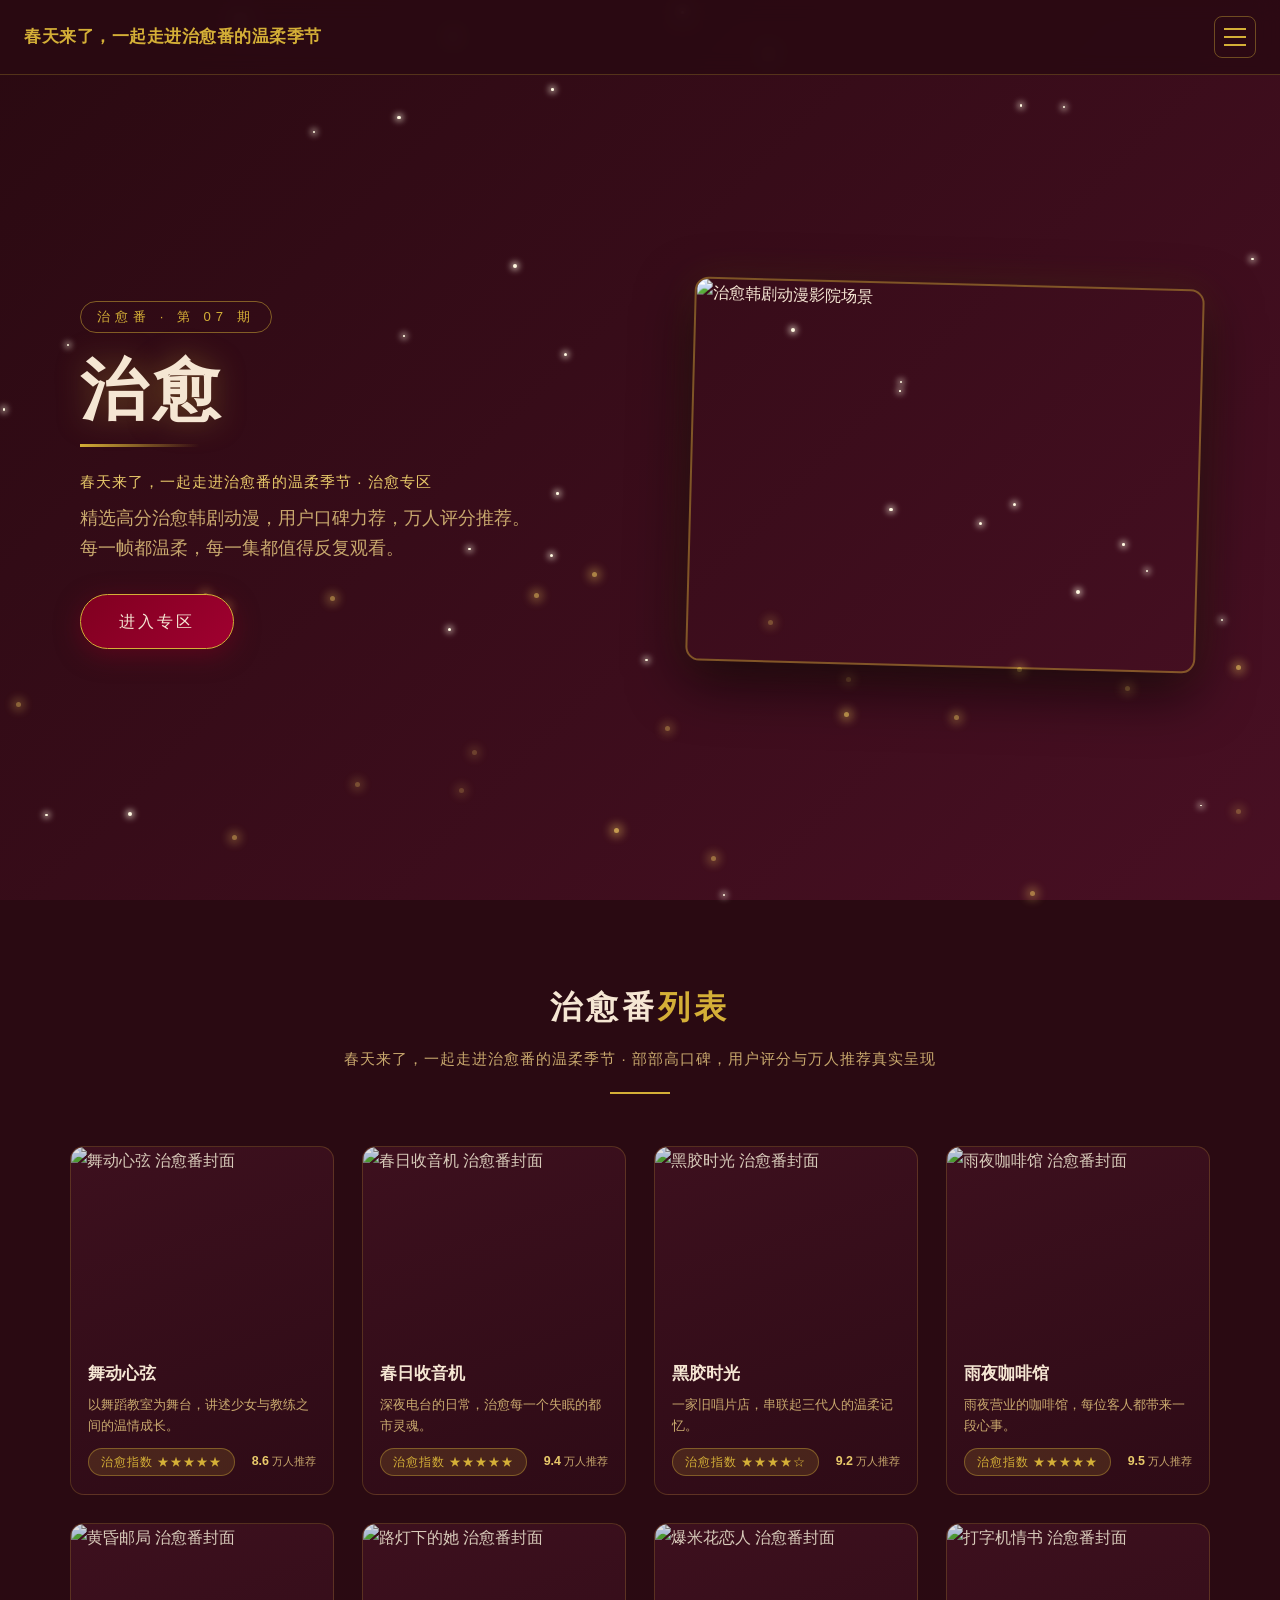
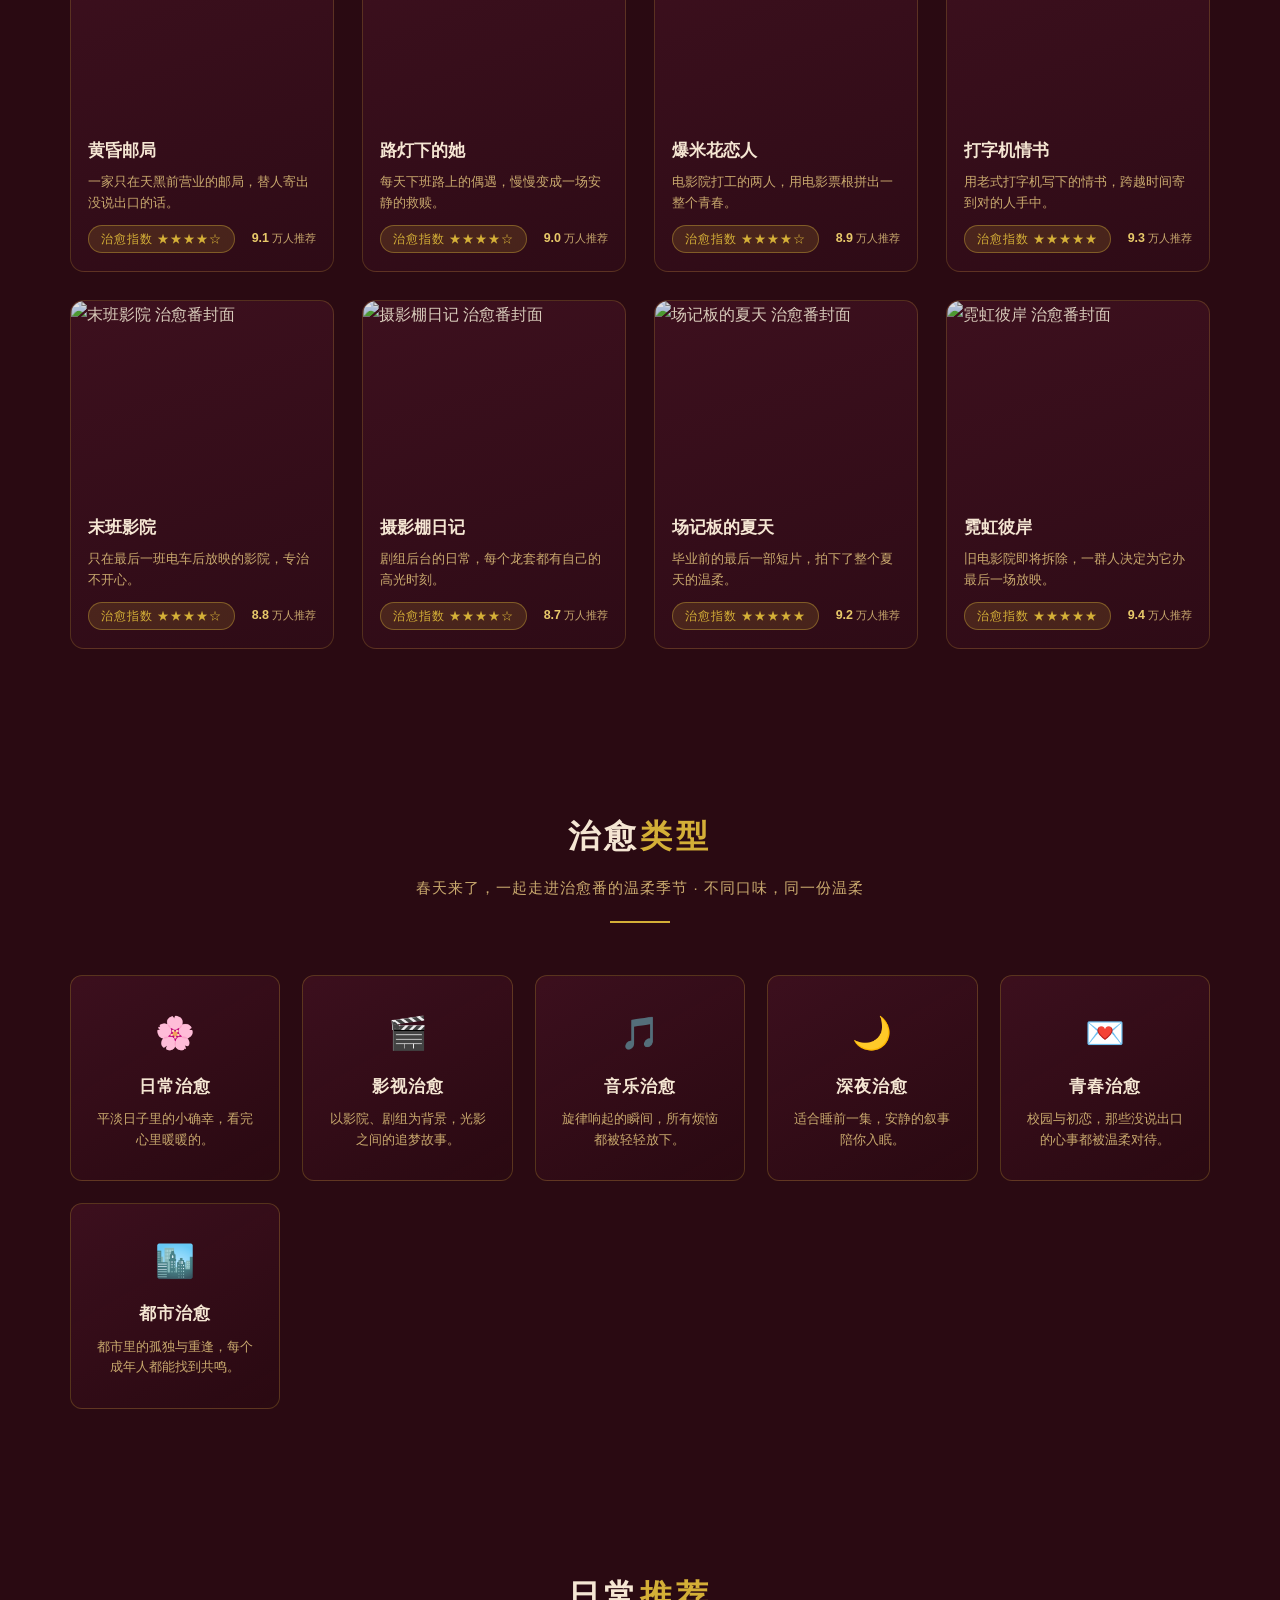
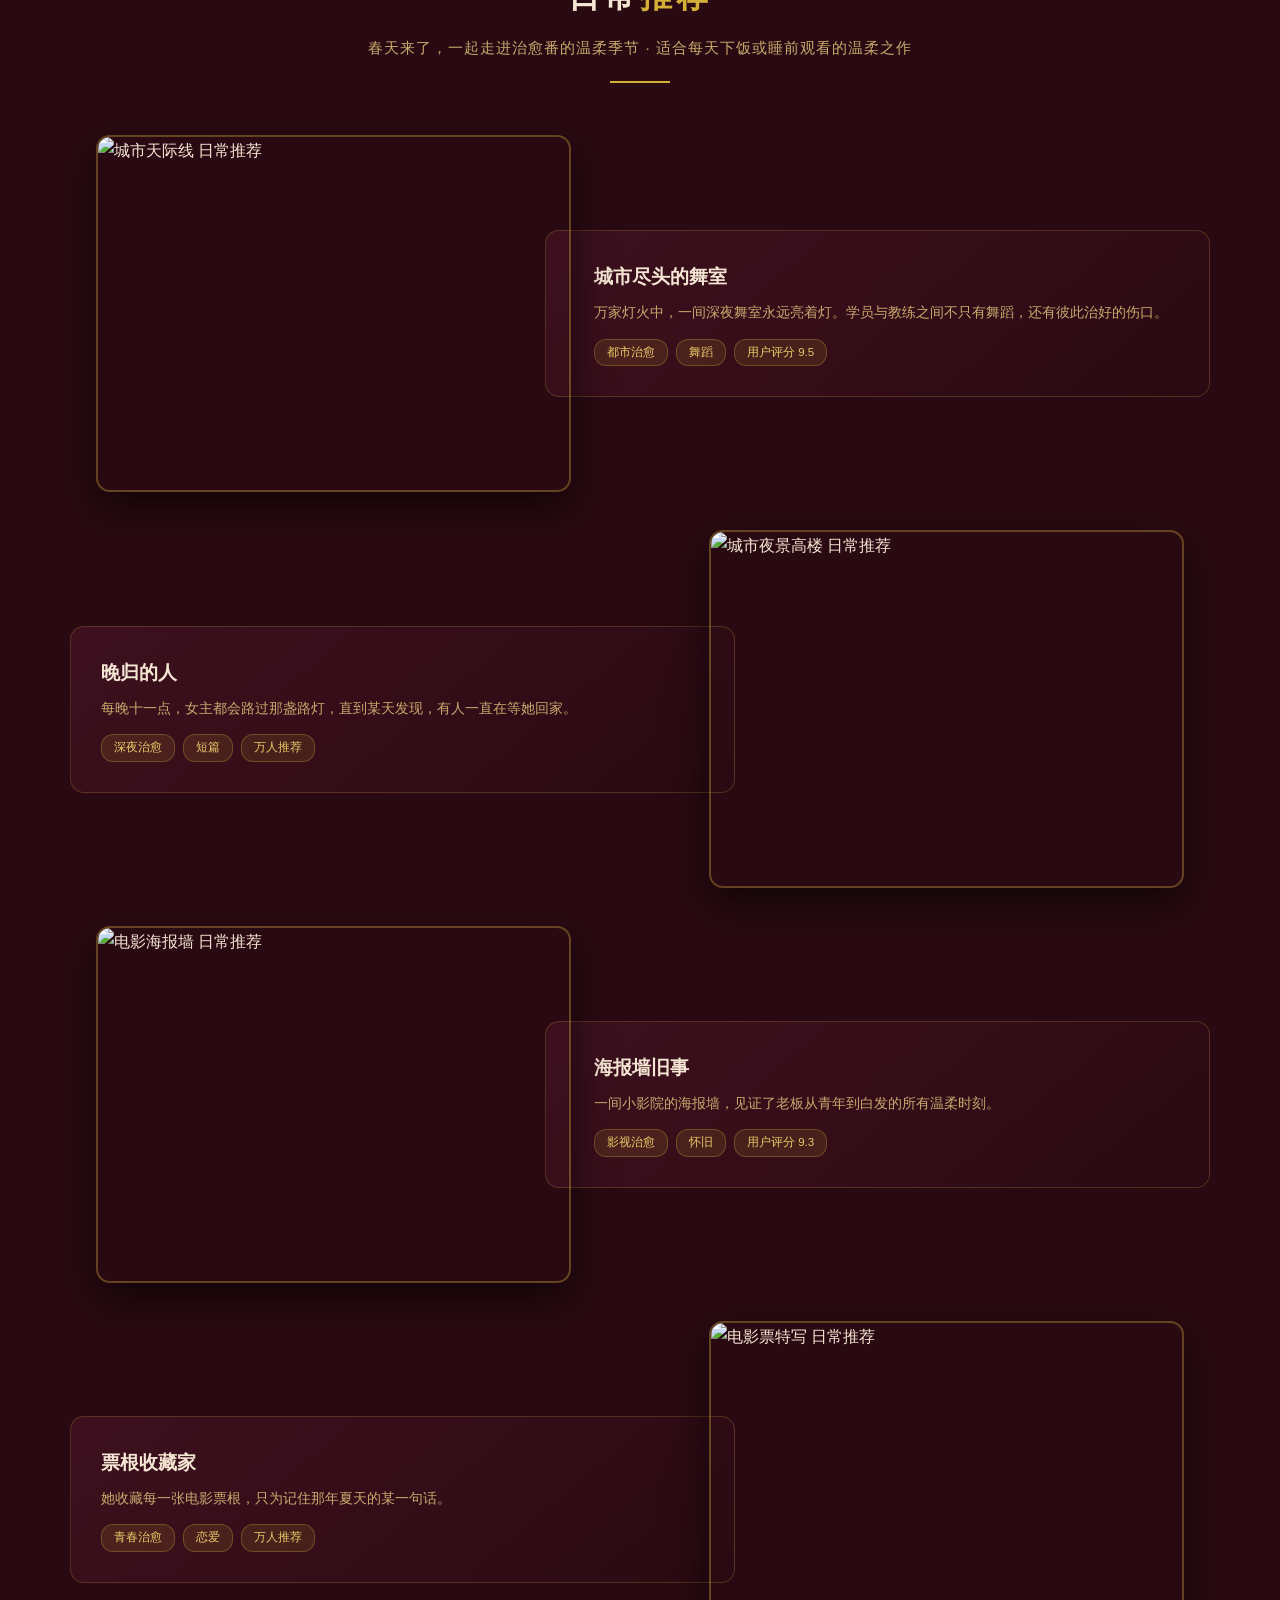
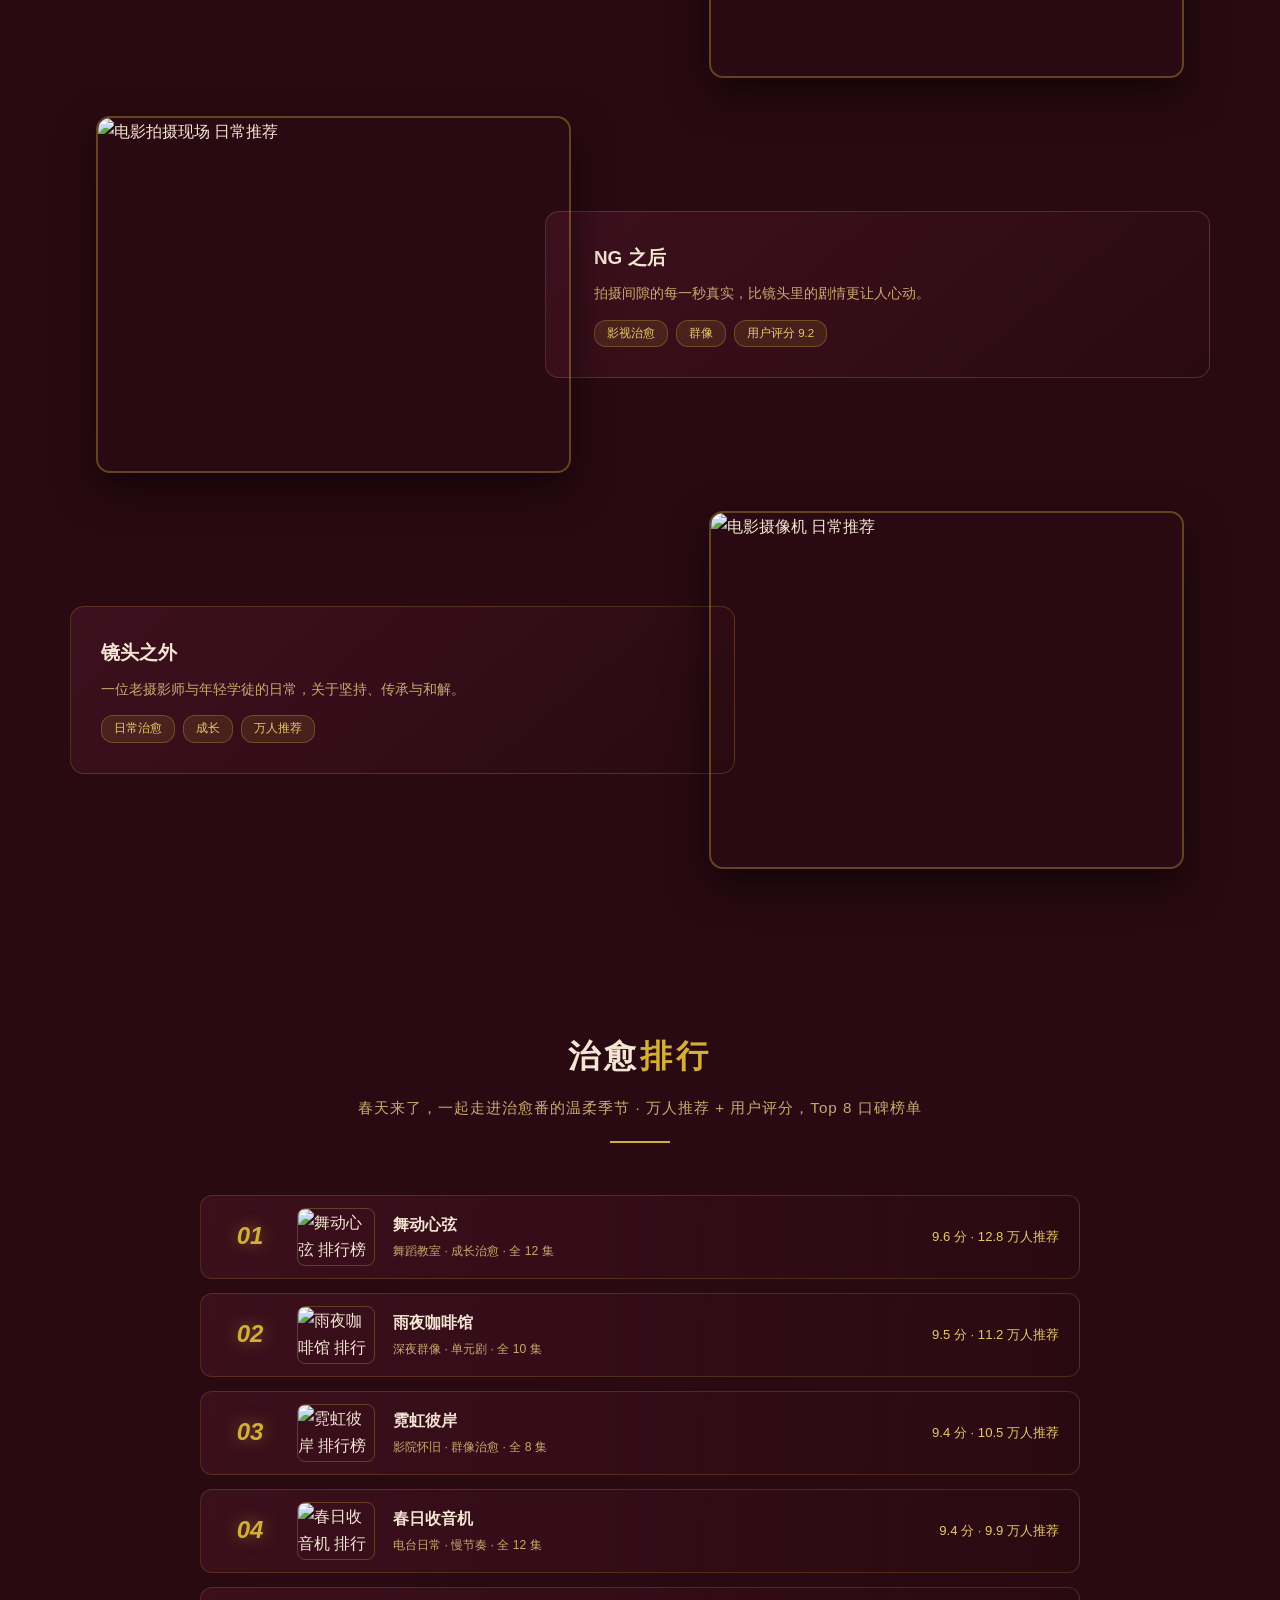
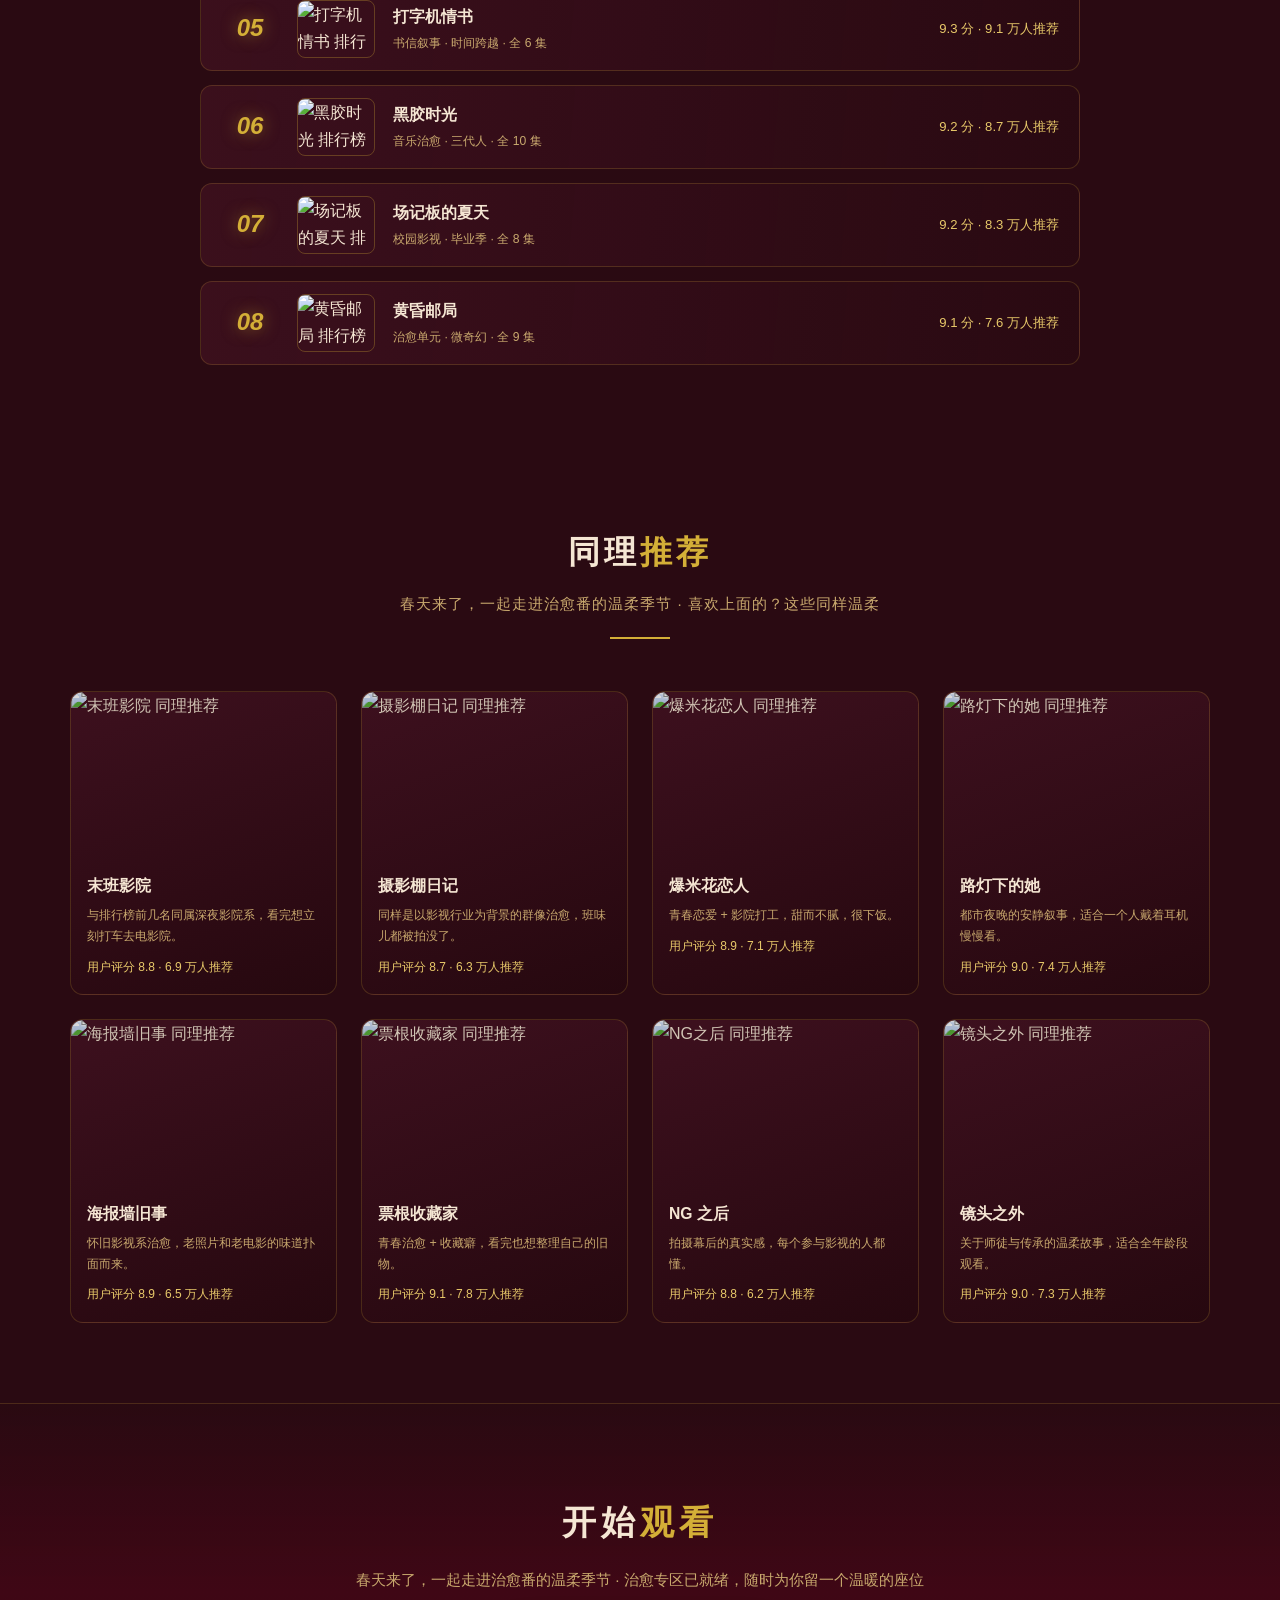
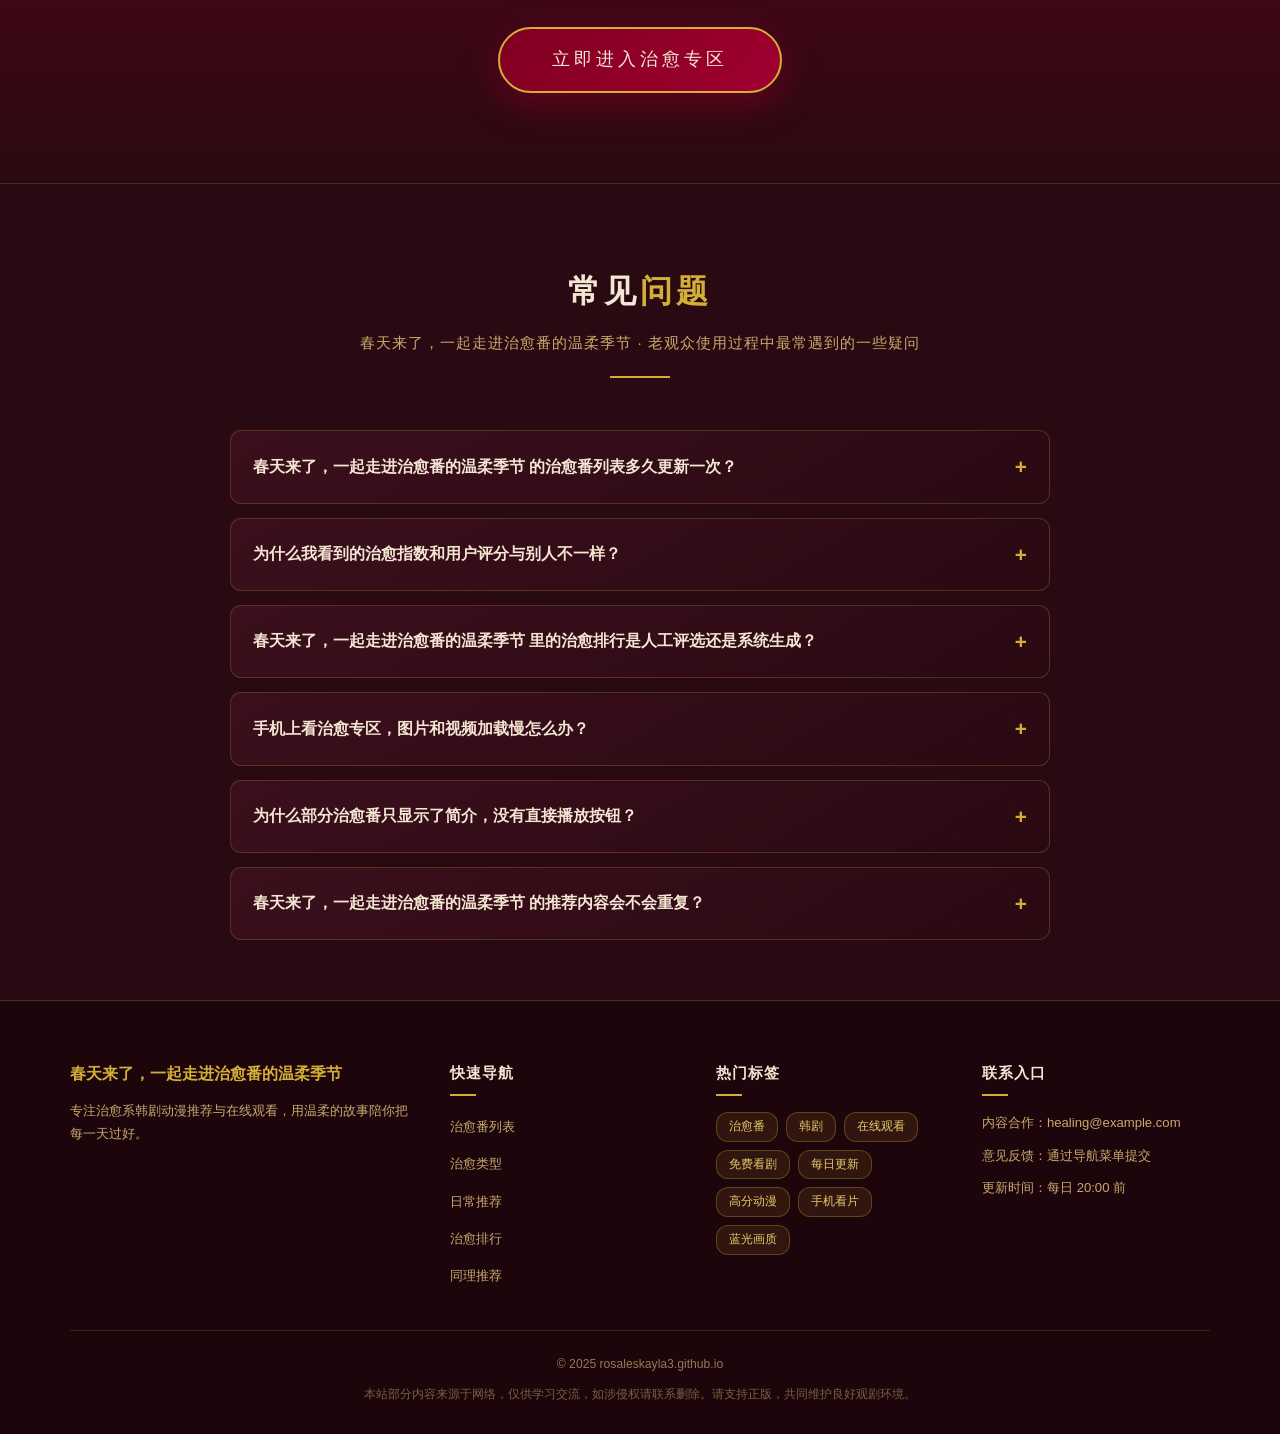
==== p01/index.html @ d96af689 "test: 春天来了 2026-10-17 12:14:25" ====
<!DOCTYPE html>
<!-- tpl:rar_治愈番专区式 placeholders: keyword title randdesc randkws randkws1 domain -->
<html lang="zh-CN">
<head>
<meta charset="UTF-8">
<meta name="viewport" content="width=device-width, initial-scale=1.0">
<title>春天来了 - 在治愈番里收集季节的温柔瞬间</title>
<meta name="description" content="春天来了，治愈番专区为你整理最适合春日观看的温暖动画。从日常系到奇幻治愈，每一部都像微风拂过心田。没有激烈冲突，只有柔软时光。无论你是老观众还是新入坑，这份片单都能让你在春天里找到属于自己的小确幸。">
<meta name="keywords" content="春天来了，一起走进治愈番的温柔季节,治愈动画,春日片单">
<style>
:root {
  --zvu-primary: #800020;
  --zvu-primary-light: #a00030;
  --zvu-accent: #d4af37;
  --zvu-accent-soft: #e8c96a;
  --zvu-bg: #2a0a12;
  --zvu-bg-card: #3d101e;
  --zvu-text: #f5e6d3;
  --zvu-text-muted: #c9a96e;
  --zvu-shadow: rgba(0,0,0,0.5);
  --zvu-glow: rgba(212,175,55,0.25);
}
* { margin: 0; padding: 0; box-sizing: border-box; }
html { scroll-behavior: smooth; }
body {
  font-family: "PingFang SC","Microsoft YaHei","Helvetica Neue",sans-serif;
  background: var(--zvu-bg);
  color: var(--zvu-text);
  line-height: 1.7;
  overflow-x: hidden;
  position: relative;
}

/* ===== 背景动画层 ===== */
.bg_layer {
  position: fixed;
  top: 0; left: 0; right: 0; bottom: 0;
  pointer-events: none;
  z-index: 0;
}
/* 1. 渐变流动 */
.bg_gradient {
  background: linear-gradient(135deg, #2a0a12, #4a1025, #2a0a12, #3d0e1a, #1f060e);
  background-size: 400% 400%;
  animation: gradientFlow 18s ease infinite;
  opacity: 0.95;
}
@keyframes gradientFlow {
  0% { background-position: 0% 50%; filter: hue-rotate(0deg); }
  50% { background-position: 100% 50%; filter: hue-rotate(12deg); }
  100% { background-position: 0% 50%; filter: hue-rotate(0deg); }
}
/* 2. 萤火虫 */
.firefly {
  position: absolute;
  width: 5px; height: 5px;
  border-radius: 50%;
  background: #ffd966;
  box-shadow: 0 0 10px 4px rgba(255,217,102,0.6);
  animation: flyFloat linear infinite, flyBlink ease-in-out infinite;
}
@keyframes flyFloat {
  0% { transform: translateY(0) translateX(0); }
  50% { transform: translateY(-80px) translateX(40px); }
  100% { transform: translateY(-160px) translateX(-20px); }
}
@keyframes flyBlink {
  0%,100% { opacity: 0.15; }
  50% { opacity: 0.9; }
}
/* 3. 星光闪烁 */
.star {
  position: absolute;
  width: 3px; height: 3px;
  border-radius: 50%;
  background: #fff8e1;
  box-shadow: 0 0 6px 2px rgba(255,248,225,0.7);
  animation: starTwinkle 3.5s ease-in-out infinite;
}
@keyframes starTwinkle {
  0%,100% { opacity: 0; transform: scale(0.3); }
  50% { opacity: 1; transform: scale(1.3); }
}

/* ===== 内容层 ===== */
.page_wrap {
  position: relative;
  z-index: 1;
}

/* ===== 导航 ===== */
.nav_bar {
  position: fixed;
  top: 0; left: 0; right: 0;
  z-index: 100;
  display: flex;
  align-items: center;
  justify-content: space-between;
  padding: 16px 24px;
  background: rgba(42,10,18,0.85);
  backdrop-filter: blur(10px);
  border-bottom: 1px solid rgba(212,175,55,0.25);
}
.nav_logo {
  font-size: 1.05rem;
  font-weight: 700;
  color: var(--zvu-accent);
  letter-spacing: 0.5px;
  text-decoration: none;
  white-space: nowrap;
  overflow: hidden;
  text-overflow: ellipsis;
  max-width: 70%;
}
.hamburger_btn {
  width: 42px; height: 42px;
  display: flex;
  flex-direction: column;
  justify-content: center;
  align-items: center;
  gap: 6px;
  cursor: pointer;
  border: 1px solid rgba(212,175,55,0.4);
  border-radius: 8px;
  background: transparent;
  padding: 0;
  transition: background 0.3s;
}
.hamburger_btn:hover { background: rgba(212,175,55,0.12); }
.hamburger_btn span {
  display: block;
  width: 22px; height: 2px;
  background: var(--zvu-accent);
  transition: all 0.35s;
}
.hamburger_btn.open span:nth-child(1) { transform: translateY(8px) rotate(45deg); }
.hamburger_btn.open span:nth-child(2) { opacity: 0; }
.hamburger_btn.open span:nth-child(3) { transform: translateY(-8px) rotate(-45deg); }

.full_menu {
  position: fixed;
  top: 0; left: 0; right: 0; bottom: 0;
  z-index: 99;
  background: rgba(30,6,14,0.97);
  display: flex;
  flex-direction: column;
  align-items: center;
  justify-content: center;
  gap: 26px;
  opacity: 0;
  visibility: hidden;
  transform: translateY(-20px);
  transition: all 0.4s ease;
}
.full_menu.show {
  opacity: 1;
  visibility: visible;
  transform: translateY(0);
}
.full_menu a {
  color: var(--zvu-text);
  font-size: 1.3rem;
  text-decoration: none;
  letter-spacing: 2px;
  padding: 8px 20px;
  border-radius: 6px;
  transition: all 0.3s;
}
.full_menu a:hover {
  color: var(--zvu-accent);
  background: rgba(212,175,55,0.1);
  transform: translateX(8px);
}

/* ===== 容器 ===== */
.container {
  max-width: 1180px;
  margin: 0 auto;
  padding: 0 20px;
}

/* ===== Hero ===== */
.hero_section {
  min-height: 100vh;
  display: flex;
  align-items: center;
  justify-content: center;
  padding: 120px 20px 70px;
  position: relative;
}
.hero_inner {
  display: grid;
  grid-template-columns: 1.1fr 1fr;
  gap: 48px;
  align-items: center;
  max-width: 1120px;
  width: 100%;
}
.hero_issue {
  display: inline-block;
  font-size: 0.82rem;
  letter-spacing: 5px;
  color: var(--zvu-accent);
  border: 1px solid rgba(212,175,55,0.5);
  padding: 4px 16px;
  border-radius: 20px;
  margin-bottom: 22px;
  text-transform: uppercase;
}
.hero_title {
  font-size: 4.2rem;
  font-weight: 900;
  line-height: 1.05;
  color: var(--zvu-text);
  letter-spacing: 6px;
  text-shadow: 0 0 30px rgba(212,175,55,0.35);
  margin-bottom: 10px;
}
.hero_deco_line {
  width: 120px;
  height: 3px;
  background: linear-gradient(90deg, var(--zvu-accent), transparent);
  margin: 18px 0 22px;
}
.hero_sub {
  font-size: 1.12rem;
  color: var(--zvu-text-muted);
  max-width: 460px;
  margin-bottom: 30px;
}
.hero_brand {
  font-size: 0.95rem;
  color: var(--zvu-accent-soft);
  letter-spacing: 1px;
  margin-bottom: 8px;
}
.hero_cta_btn {
  display: inline-block;
  padding: 13px 38px;
  background: linear-gradient(135deg, var(--zvu-primary), var(--zvu-primary-light));
  color: var(--zvu-text);
  border: 1px solid var(--zvu-accent);
  border-radius: 40px;
  font-size: 1rem;
  letter-spacing: 3px;
  text-decoration: none;
  transition: all 0.35s;
  box-shadow: 0 6px 24px rgba(128,0,32,0.5);
}
.hero_cta_btn:hover {
  background: linear-gradient(135deg, var(--zvu-primary-light), var(--zvu-primary));
  transform: translateY(-3px);
  box-shadow: 0 12px 34px rgba(212,175,55,0.3);
}
.hero_img_box {
  position: relative;
  border-radius: 14px;
  overflow: hidden;
  border: 2px solid rgba(212,175,55,0.45);
  box-shadow: 0 20px 55px rgba(0,0,0,0.65), 0 0 40px rgba(212,175,55,0.12);
  transform: rotate(1.5deg);
}
.hero_img_box img {
  width: 100%;
  display: block;
  aspect-ratio: 4/3;
  object-fit: cover;
}

/* ===== section 通用 ===== */
.section_block {
  padding: 80px 0;
  position: relative;
}
.section_head {
  text-align: center;
  margin-bottom: 52px;
}
.section_head h2 {
  font-size: 2rem;
  color: var(--zvu-text);
  letter-spacing: 4px;
  margin-bottom: 12px;
  font-weight: 800;
}
.section_head h2 span { color: var(--zvu-accent); }
.section_head p {
  color: var(--zvu-text-muted);
  font-size: 0.95rem;
  letter-spacing: 1px;
}
.section_head::after {
  content: '';
  display: block;
  width: 60px;
  height: 2px;
  background: var(--zvu-accent);
  margin: 20px auto 0;
}

/* ===== 治愈番列表 ===== */
.anime_list_grid {
  display: grid;
  grid-template-columns: repeat(auto-fill, minmax(240px, 1fr));
  gap: 28px;
}
.anime_card {
  background: linear-gradient(160deg, var(--zvu-bg-card), #2e0b16);
  border: 1px solid rgba(212,175,55,0.22);
  border-radius: 14px;
  overflow: hidden;
  transition: all 0.4s ease;
  position: relative;
}
.anime_card:hover {
  transform: translateY(-8px);
  border-color: rgba(212,175,55,0.6);
  box-shadow: 0 18px 44px rgba(0,0,0,0.55), 0 0 26px var(--zvu-glow);
}
.anime_card img {
  width: 100%;
  aspect-ratio: 4/3;
  object-fit: cover;
  display: block;
  filter: brightness(0.88);
}
.anime_card_body {
  padding: 16px 17px 18px;
}
.anime_card_title {
  font-size: 1.04rem;
  font-weight: 700;
  color: var(--zvu-text);
  margin-bottom: 6px;
}
.anime_card_desc {
  font-size: 0.82rem;
  color: var(--zvu-text-muted);
  margin-bottom: 12px;
  line-height: 1.6;
}
.anime_meta_row {
  display: flex;
  align-items: center;
  justify-content: space-between;
  flex-wrap: wrap;
  gap: 8px;
}
.heal_badge {
  font-size: 0.74rem;
  padding: 3px 12px;
  border-radius: 14px;
  background: rgba(212,175,55,0.15);
  color: var(--zvu-accent);
  border: 1px solid rgba(212,175,55,0.4);
  letter-spacing: 1px;
}
.score_badge {
  font-size: 0.78rem;
  color: var(--zvu-accent-soft);
  font-weight: 700;
}
.score_badge small {
  font-weight: 400;
  color: var(--zvu-text-muted);
  font-size: 0.7rem;
  margin-left: 3px;
}

/* ===== 治愈类型 ===== */
.type_grid {
  display: grid;
  grid-template-columns: repeat(auto-fill, minmax(180px, 1fr));
  gap: 22px;
}
.type_card {
  background: linear-gradient(150deg, rgba(61,16,30,0.95), rgba(42,10,18,0.9));
  border: 1px solid rgba(212,175,55,0.25);
  border-radius: 12px;
  padding: 30px 20px;
  text-align: center;
  transition: all 0.4s;
  position: relative;
  overflow: hidden;
}
.type_card::before {
  content: '';
  position: absolute;
  top: 0; left: 0; right: 0;
  height: 3px;
  background: linear-gradient(90deg, transparent, var(--zvu-accent), transparent);
  transform: translateX(-100%);
  transition: transform 0.5s;
}
.type_card:hover::before { transform: translateX(0); }
.type_card:hover {
  transform: translateY(-6px);
  border-color: var(--zvu-accent);
  box-shadow: 0 14px 34px rgba(0,0,0,0.5);
}
.type_icon {
  font-size: 2rem;
  margin-bottom: 12px;
  display: block;
}
.type_name {
  font-size: 1.05rem;
  font-weight: 700;
  color: var(--zvu-text);
  margin-bottom: 8px;
  letter-spacing: 1px;
}
.type_desc {
  font-size: 0.8rem;
  color: var(--zvu-text-muted);
  line-height: 1.6;
}

/* ===== 日常推荐（叠放卡片布局） ===== */
.daily_stack_wrap {
  display: flex;
  flex-direction: column;
  gap: 38px;
}
.daily_stack_item {
  display: grid;
  grid-template-columns: 1fr 1.4fr;
  gap: 0;
  align-items: center;
  position: relative;
}
.daily_stack_item:nth-child(even) {
  grid-template-columns: 1.4fr 1fr;
}
.daily_stack_item:nth-child(even) .daily_stack_img { order: 2; }
.daily_stack_item:nth-child(even) .daily_stack_info { order: 1; }
.daily_stack_img {
  border-radius: 14px;
  overflow: hidden;
  border: 2px solid rgba(212,175,55,0.35);
  box-shadow: 0 16px 42px rgba(0,0,0,0.6);
  transform: translateX(26px);
  z-index: 2;
  transition: transform 0.4s;
}
.daily_stack_item:nth-child(even) .daily_stack_img {
  transform: translateX(-26px);
}
.daily_stack_img img {
  width: 100%;
  aspect-ratio: 4/3;
  object-fit: cover;
  display: block;
}
.daily_stack_info {
  background: linear-gradient(140deg, #3d101e, #2a0a12);
  border: 1px solid rgba(212,175,55,0.22);
  border-radius: 14px;
  padding: 30px 30px 30px 48px;
  z-index: 1;
  position: relative;
  transition: all 0.4s;
}
.daily_stack_item:nth-child(even) .daily_stack_info {
  border-radius: 14px;
  padding: 30px 48px 30px 30px;
}
.daily_stack_info:hover {
  border-color: rgba(212,175,55,0.55);
  box-shadow: 0 14px 36px rgba(0,0,0,0.5), 0 0 22px var(--zvu-glow);
}
.daily_stack_title {
  font-size: 1.18rem;
  font-weight: 700;
  color: var(--zvu-text);
  margin-bottom: 8px;
}
.daily_stack_desc {
  font-size: 0.86rem;
  color: var(--zvu-text-muted);
  line-height: 1.7;
  margin-bottom: 14px;
}
.daily_tags {
  display: flex;
  flex-wrap: wrap;
  gap: 8px;
}
.daily_tag {
  font-size: 0.72rem;
  padding: 3px 12px;
  border-radius: 12px;
  background: rgba(212,175,55,0.12);
  color: var(--zvu-accent-soft);
  border: 1px solid rgba(212,175,55,0.3);
}

/* ===== 治愈排行 ===== */
.rank_list {
  display: flex;
  flex-direction: column;
  gap: 14px;
  max-width: 880px;
  margin: 0 auto;
}
.rank_item {
  display: grid;
  grid-template-columns: 58px 78px 1fr auto;
  align-items: center;
  gap: 18px;
  background: linear-gradient(95deg, rgba(61,16,30,0.9), rgba(42,10,18,0.75));
  border: 1px solid rgba(212,175,55,0.2);
  border-radius: 12px;
  padding: 12px 20px;
  transition: all 0.35s;
}
.rank_item:hover {
  border-color: var(--zvu-accent);
  transform: translateX(8px);
  box-shadow: 0 10px 28px rgba(0,0,0,0.5), 0 0 18px var(--zvu-glow);
}
.rank_num {
  font-size: 1.5rem;
  font-weight: 900;
  color: var(--zvu-accent);
  text-align: center;
  font-style: italic;
  text-shadow: 0 0 16px rgba(212,175,55,0.5);
}
.rank_item img {
  width: 78px;
  height: 58px;
  object-fit: cover;
  border-radius: 8px;
  border: 1px solid rgba(212,175,55,0.3);
}
.rank_title {
  font-size: 0.98rem;
  font-weight: 700;
  color: var(--zvu-text);
}
.rank_title small {
  display: block;
  font-weight: 400;
  font-size: 0.76rem;
  color: var(--zvu-text-muted);
  margin-top: 3px;
}
.rank_score {
  font-size: 0.82rem;
  color: var(--zvu-accent-soft);
  white-space: nowrap;
  text-align: right;
}

/* ===== 同理推荐 ===== */
.similar_grid {
  display: grid;
  grid-template-columns: repeat(auto-fill, minmax(220px, 1fr));
  gap: 24px;
}
.similar_card {
  background: linear-gradient(160deg, var(--zvu-bg-card), #26080f);
  border: 1px solid rgba(212,175,55,0.2);
  border-radius: 13px;
  overflow: hidden;
  transition: all 0.4s;
}
.similar_card:hover {
  transform: translateY(-7px) scale(1.01);
  border-color: rgba(212,175,55,0.55);
  box-shadow: 0 16px 40px rgba(0,0,0,0.55);
}
.similar_card img {
  width: 100%;
  aspect-ratio: 16/10;
  object-fit: cover;
  display: block;
  filter: brightness(0.85);
}
.similar_body {
  padding: 15px 16px 17px;
}
.similar_title {
  font-size: 0.98rem;
  font-weight: 700;
  color: var(--zvu-text);
  margin-bottom: 6px;
}
.similar_reason {
  font-size: 0.78rem;
  color: var(--zvu-text-muted);
  line-height: 1.65;
  margin-bottom: 10px;
}
.similar_rating {
  font-size: 0.75rem;
  color: var(--zvu-accent-soft);
}

/* ===== 开始观看 CTA ===== */
.cta_section {
  padding: 90px 20px;
  text-align: center;
  background: linear-gradient(180deg, rgba(42,10,18,0.4), rgba(128,0,32,0.25), rgba(42,10,18,0.4));
  border-top: 1px solid rgba(212,175,55,0.2);
  border-bottom: 1px solid rgba(212,175,55,0.2);
}
.cta_section h2 {
  font-size: 2.1rem;
  color: var(--zvu-text);
  letter-spacing: 5px;
  margin-bottom: 16px;
  font-weight: 800;
}
.cta_section h2 span { color: var(--zvu-accent); }
.cta_section p {
  color: var(--zvu-text-muted);
  margin-bottom: 34px;
  font-size: 0.96rem;
}
.cta_big_btn {
  display: inline-block;
  padding: 16px 52px;
  font-size: 1.1rem;
  letter-spacing: 4px;
  color: var(--zvu-text);
  background: linear-gradient(135deg, var(--zvu-primary), var(--zvu-primary-light));
  border: 2px solid var(--zvu-accent);
  border-radius: 50px;
  text-decoration: none;
  transition: all 0.4s;
  box-shadow: 0 10px 34px rgba(128,0,32,0.6);
}
.cta_big_btn:hover {
  transform: translateY(-4px) scale(1.03);
  box-shadow: 0 16px 46px rgba(212,175,55,0.4);
  background: linear-gradient(135deg, var(--zvu-primary-light), var(--zvu-primary));
}

/* ===== FAQ ===== */
.faq_section {
  padding: 80px 0 60px;
}
.faq_list {
  max-width: 820px;
  margin: 0 auto;
  display: flex;
  flex-direction: column;
  gap: 14px;
}
.faq_item {
  background: linear-gradient(150deg, rgba(61,16,30,0.9), rgba(42,10,18,0.8));
  border: 1px solid rgba(212,175,55,0.22);
  border-radius: 11px;
  overflow: hidden;
  transition: border-color 0.35s;
}
.faq_item:hover { border-color: rgba(212,175,55,0.55); }
.faq_item summary {
  padding: 18px 22px;
  font-size: 0.97rem;
  font-weight: 700;
  color: var(--zvu-text);
  cursor: pointer;
  list-style: none;
  display: flex;
  align-items: center;
  justify-content: space-between;
  gap: 12px;
}
.faq_item summary::-webkit-details-marker { display: none; }
.faq_item summary::after {
  content: '+';
  font-size: 1.3rem;
  color: var(--zvu-accent);
  transition: transform 0.3s;
  flex-shrink: 0;
}
.faq_item[open] summary::after {
  content: '−';
  transform: rotate(180deg);
}
.faq_answer {
  padding: 0 22px 20px;
  font-size: 0.85rem;
  color: var(--zvu-text-muted);
  line-height: 1.8;
  border-top: 1px solid rgba(212,175,55,0.12);
  padding-top: 15px;
}

/* ===== 页脚 ===== */
.footer_section {
  background: #1d050c;
  border-top: 1px solid rgba(212,175,55,0.25);
  padding: 60px 0 28px;
}
.footer_grid {
  display: grid;
  grid-template-columns: 1.5fr 1fr 1fr 1fr;
  gap: 38px;
  margin-bottom: 42px;
}
.footer_brand_name {
  font-size: 1.02rem;
  font-weight: 700;
  color: var(--zvu-accent);
  margin-bottom: 14px;
  line-height: 1.5;
}
.footer_brand_desc {
  font-size: 0.82rem;
  color: var(--zvu-text-muted);
  line-height: 1.75;
}
.footer_col_title {
  font-size: 0.92rem;
  font-weight: 700;
  color: var(--zvu-text);
  margin-bottom: 16px;
  letter-spacing: 1px;
}
.footer_col_title::after {
  content: '';
  display: block;
  width: 26px;
  height: 2px;
  background: var(--zvu-accent);
  margin-top: 8px;
}
.footer_links {
  list-style: none;
  display: flex;
  flex-direction: column;
  gap: 10px;
}
.footer_links a {
  font-size: 0.82rem;
  color: var(--zvu-text-muted);
  text-decoration: none;
  transition: all 0.3s;
}
.footer_links a:hover {
  color: var(--zvu-accent);
  padding-left: 6px;
}
.footer_tags {
  display: flex;
  flex-wrap: wrap;
  gap: 8px;
}
.footer_tag {
  font-size: 0.72rem;
  padding: 4px 12px;
  border-radius: 12px;
  background: rgba(212,175,55,0.1);
  color: var(--zvu-accent-soft);
  border: 1px solid rgba(212,175,55,0.3);
}
.footer_contact_item {
  font-size: 0.82rem;
  color: var(--zvu-text-muted);
  margin-bottom: 10px;
}
.footer_bottom {
  border-top: 1px solid rgba(212,175,55,0.18);
  padding-top: 22px;
  text-align: center;
  font-size: 0.76rem;
  color: rgba(201,169,110,0.7);
  line-height: 1.9;
}
.footer_bottom a {
  color: rgba(201,169,110,0.85);
  text-decoration: none;
}
.footer_disclaimer {
  margin-top: 8px;
  font-size: 0.72rem;
  color: rgba(201,169,110,0.55);
}

/* ===== 响应式 ===== */
@media (max-width: 960px) {
  .hero_inner { grid-template-columns: 1fr; gap: 36px; }
  .hero_title { font-size: 3rem; }
  .hero_img_box { transform: rotate(0deg); max-width: 520px; margin: 0 auto; }
  .daily_stack_item,
  .daily_stack_item:nth-child(even) { grid-template-columns: 1fr; }
  .daily_stack_img,
  .daily_stack_item:nth-child(even) .daily_stack_img { transform: translateY(18px) translateX(0); }
  .daily_stack_info,
  .daily_stack_item:nth-child(even) .daily_stack_info { padding: 40px 24px 24px; }
  .footer_grid { grid-template-columns: 1fr 1fr; gap: 30px; }
}
@media (max-width: 620px) {
  .nav_logo { font-size: 0.85rem; max-width: 62%; }
  .hero_title { font-size: 2.3rem; letter-spacing: 3px; }
  .hero_sub { font-size: 0.95rem; }
  .section_head h2 { font-size: 1.45rem; letter-spacing: 2px; }
  .anime_list_grid { grid-template-columns: repeat(auto-fill, minmax(170px, 1fr)); gap: 18px; }
  .rank_item { grid-template-columns: 42px 60px 1fr; gap: 12px; padding: 10px 14px; }
  .rank_score { grid-column: 3; text-align: left; font-size: 0.76rem; }
  .rank_item img { width: 60px; height: 46px; }
  .similar_grid { grid-template-columns: 1fr 1fr; gap: 14px; }
  .footer_grid { grid-template-columns: 1fr; gap: 26px; }
  .cta_section h2 { font-size: 1.5rem; letter-spacing: 2px; }
  .cta_big_btn { padding: 14px 34px; font-size: 0.96rem; }
  .type_grid { grid-template-columns: repeat(auto-fill, minmax(140px, 1fr)); gap: 14px; }
}

    .auto-reveal{opacity:0;transform:translateY(30px);transition:opacity .7s ease,transform .7s ease}
    .auto-reveal.auto-visible{opacity:1;transform:translateY(0)}
    </style>
<!-- page p01 theme pink ai=1 -->
</head>
<body>

<!-- 背景动画 -->
<div class="bg_layer bg_gradient" id="bgGradientLayer"></div>
<div class="bg_layer" id="fireflyLayer"></div>
<div class="bg_layer" id="starLayer"></div>

<div class="page_wrap">

<!-- 导航 -->
<nav class="nav_bar">
  <a href="#" class="nav_logo">春天来了，一起走进治愈番的温柔季节</a>
  <button class="hamburger_btn" id="hamburgerBtn" aria-label="打开菜单">
    <span></span><span></span><span></span>
  </button>
</nav>

<div class="full_menu" id="fullMenu">
  <a href="#hero">首页</a>
  <a href="#animeList">治愈番列表</a>
  <a href="#healType">治愈类型</a>
  <a href="#dailyPick">日常推荐</a>
  <a href="#healRank">治愈排行</a>
  <a href="#similar">同理推荐</a>
  <a href="#ctaWatch">开始观看</a>
  <a href="#faq">常见问题</a>
</div>

<!-- 1. Hero -->
<section class="hero_section" id="hero">
  <div class="hero_inner">
    <div>
      <div class="hero_issue">治愈番 · 第 07 期</div>
      <h1 class="hero_title">治愈</h1>
      <div class="hero_deco_line"></div>
      <p class="hero_brand">春天来了，一起走进治愈番的温柔季节 · 治愈专区</p>
      <p class="hero_sub">精选高分治愈韩剧动漫，用户口碑力荐，万人评分推荐。每一帧都温柔，每一集都值得反复观看。</p>
      <a href="#animeList" class="hero_cta_btn">进入专区</a>
    </div>
    <div class="hero_img_box">
      <img src="https://picsum.photos/seed/%E6%98%A5%E5%A4%A9%E6%9D%A5%E4%BA%86%EF%BC%8C%E4%B8%80%E8%B5%B7%E8%B5%B0%E8%BF%9B%E6%B2%BB%E6%84%88%E7%95%AA%E7%9A%84%E6%B8%A9%E6%9F%94%E5%AD%A3%E8%8A%82-pink-6cb05393/800/450" alt="治愈韩剧动漫影院场景">
    </div>
  </div>
</section>
<!-- track:pv -->

<!-- 2. 治愈番列表 -->
<section class="section_block" id="animeList">
  <div class="container">
    <div class="section_head">
      <h2>治愈番<span>列表</span></h2>
      <p>春天来了，一起走进治愈番的温柔季节 · 部部高口碑，用户评分与万人推荐真实呈现</p>
    </div>
    <div class="anime_list_grid">
      <div class="anime_card">
        <img src="https://picsum.photos/seed/春天来了，一起走进治愈番的温柔季节/800/450" alt="舞动心弦 治愈番封面">
        <div class="anime_card_body">
          <div class="anime_card_title">舞动心弦</div>
          <div class="anime_card_desc">以舞蹈教室为舞台，讲述少女与教练之间的温情成长。</div>
          <div class="anime_meta_row">
            <span class="heal_badge">治愈指数 ★★★★★</span>
            <span class="score_badge">8.6<small>万人推荐</small></span>
          </div>
        </div>
      </div>
      <div class="anime_card">
        <img src="https://picsum.photos/seed/春天来了，一起走进治愈番的温柔季节/800/450" alt="春日收音机 治愈番封面">
        <div class="anime_card_body">
          <div class="anime_card_title">春日收音机</div>
          <div class="anime_card_desc">深夜电台的日常，治愈每一个失眠的都市灵魂。</div>
          <div class="anime_meta_row">
            <span class="heal_badge">治愈指数 ★★★★★</span>
            <span class="score_badge">9.4<small>万人推荐</small></span>
          </div>
        </div>
      </div>
      <div class="anime_card">
        <img src="https://picsum.photos/seed/春天来了，一起走进治愈番的温柔季节/800/450" alt="黑胶时光 治愈番封面">
        <div class="anime_card_body">
          <div class="anime_card_title">黑胶时光</div>
          <div class="anime_card_desc">一家旧唱片店，串联起三代人的温柔记忆。</div>
          <div class="anime_meta_row">
            <span class="heal_badge">治愈指数 ★★★★☆</span>
            <span class="score_badge">9.2<small>万人推荐</small></span>
          </div>
        </div>
      </div>
      <div class="anime_card">
        <img src="https://picsum.photos/seed/春天来了，一起走进治愈番的温柔季节/800/450" alt="雨夜咖啡馆 治愈番封面">
        <div class="anime_card_body">
          <div class="anime_card_title">雨夜咖啡馆</div>
          <div class="anime_card_desc">雨夜营业的咖啡馆，每位客人都带来一段心事。</div>
          <div class="anime_meta_row">
            <span class="heal_badge">治愈指数 ★★★★★</span>
            <span class="score_badge">9.5<small>万人推荐</small></span>
          </div>
        </div>
      </div>
      <div class="anime_card">
        <img src="https://picsum.photos/seed/春天来了，一起走进治愈番的温柔季节/800/450" alt="黄昏邮局 治愈番封面">
        <div class="anime_card_body">
          <div class="anime_card_title">黄昏邮局</div>
          <div class="anime_card_desc">一家只在天黑前营业的邮局，替人寄出没说出口的话。</div>
          <div class="anime_meta_row">
            <span class="heal_badge">治愈指数 ★★★★☆</span>
            <span class="score_badge">9.1<small>万人推荐</small></span>
          </div>
        </div>
      </div>
      <div class="anime_card">
        <img src="https://picsum.photos/seed/春天来了，一起走进治愈番的温柔季节/800/450" alt="路灯下的她 治愈番封面">
        <div class="anime_card_body">
          <div class="anime_card_title">路灯下的她</div>
          <div class="anime_card_desc">每天下班路上的偶遇，慢慢变成一场安静的救赎。</div>
          <div class="anime_meta_row">
            <span class="heal_badge">治愈指数 ★★★★☆</span>
            <span class="score_badge">9.0<small>万人推荐</small></span>
          </div>
        </div>
      </div>
      <div class="anime_card">
        <img src="https://picsum.photos/seed/春天来了，一起走进治愈番的温柔季节/800/450" alt="爆米花恋人 治愈番封面">
        <div class="anime_card_body">
          <div class="anime_card_title">爆米花恋人</div>
          <div class="anime_card_desc">电影院打工的两人，用电影票根拼出一整个青春。</div>
          <div class="anime_meta_row">
            <span class="heal_badge">治愈指数 ★★★★☆</span>
            <span class="score_badge">8.9<small>万人推荐</small></span>
          </div>
        </div>
      </div>
      <div class="anime_card">
        <img src="https://picsum.photos/seed/春天来了，一起走进治愈番的温柔季节/800/450" alt="打字机情书 治愈番封面">
        <div class="anime_card_body">
          <div class="anime_card_title">打字机情书</div>
          <div class="anime_card_desc">用老式打字机写下的情书，跨越时间寄到对的人手中。</div>
          <div class="anime_meta_row">
            <span class="heal_badge">治愈指数 ★★★★★</span>
            <span class="score_badge">9.3<small>万人推荐</small></span>
          </div>
        </div>
      </div>
      <div class="anime_card">
        <img src="https://picsum.photos/seed/春天来了，一起走进治愈番的温柔季节/800/450" alt="末班影院 治愈番封面">
        <div class="anime_card_body">
          <div class="anime_card_title">末班影院</div>
          <div class="anime_card_desc">只在最后一班电车后放映的影院，专治不开心。</div>
          <div class="anime_meta_row">
            <span class="heal_badge">治愈指数 ★★★★☆</span>
            <span class="score_badge">8.8<small>万人推荐</small></span>
          </div>
        </div>
      </div>
      <div class="anime_card">
        <img src="https://picsum.photos/seed/春天来了，一起走进治愈番的温柔季节/800/450" alt="摄影棚日记 治愈番封面">
        <div class="anime_card_body">
          <div class="anime_card_title">摄影棚日记</div>
          <div class="anime_card_desc">剧组后台的日常，每个龙套都有自己的高光时刻。</div>
          <div class="anime_meta_row">
            <span class="heal_badge">治愈指数 ★★★★☆</span>
            <span class="score_badge">8.7<small>万人推荐</small></span>
          </div>
        </div>
      </div>
      <div class="anime_card">
        <img src="https://picsum.photos/seed/春天来了，一起走进治愈番的温柔季节/800/450" alt="场记板的夏天 治愈番封面">
        <div class="anime_card_body">
          <div class="anime_card_title">场记板的夏天</div>
          <div class="anime_card_desc">毕业前的最后一部短片，拍下了整个夏天的温柔。</div>
          <div class="anime_meta_row">
            <span class="heal_badge">治愈指数 ★★★★★</span>
            <span class="score_badge">9.2<small>万人推荐</small></span>
          </div>
        </div>
      </div>
      <div class="anime_card">
        <img src="https://picsum.photos/seed/春天来了，一起走进治愈番的温柔季节/800/450" alt="霓虹彼岸 治愈番封面">
        <div class="anime_card_body">
          <div class="anime_card_title">霓虹彼岸</div>
          <div class="anime_card_desc">旧电影院即将拆除，一群人决定为它办最后一场放映。</div>
          <div class="anime_meta_row">
            <span class="heal_badge">治愈指数 ★★★★★</span>
            <span class="score_badge">9.4<small>万人推荐</small></span>
          </div>
        </div>
      </div>
    </div>
  </div>
</section>

<!-- 3. 治愈类型 -->
<section class="section_block" id="healType">
  <div class="container">
    <div class="section_head">
      <h2>治愈<span>类型</span></h2>
      <p>春天来了，一起走进治愈番的温柔季节 · 不同口味，同一份温柔</p>
    </div>
    <div class="type_grid">
      <div class="type_card">
        <span class="type_icon">🌸</span>
        <div class="type_name">日常治愈</div>
        <div class="type_desc">平淡日子里的小确幸，看完心里暖暖的。</div>
      </div>
      <div class="type_card">
        <span class="type_icon">🎬</span>
        <div class="type_name">影视治愈</div>
        <div class="type_desc">以影院、剧组为背景，光影之间的追梦故事。</div>
      </div>
      <div class="type_card">
        <span class="type_icon">🎵</span>
        <div class="type_name">音乐治愈</div>
        <div class="type_desc">旋律响起的瞬间，所有烦恼都被轻轻放下。</div>
      </div>
      <div class="type_card">
        <span class="type_icon">🌙</span>
        <div class="type_name">深夜治愈</div>
        <div class="type_desc">适合睡前一集，安静的叙事陪你入眠。</div>
      </div>
      <div class="type_card">
        <span class="type_icon">💌</span>
        <div class="type_name">青春治愈</div>
        <div class="type_desc">校园与初恋，那些没说出口的心事都被温柔对待。</div>
      </div>
      <div class="type_card">
        <span class="type_icon">🏙️</span>
        <div class="type_name">都市治愈</div>
        <div class="type_desc">都市里的孤独与重逢，每个成年人都能找到共鸣。</div>
      </div>
    </div>
  </div>
</section>
<!-- env:prod -->

<!-- 4. 日常推荐（叠放卡片布局） -->
<section class="section_block" id="dailyPick">
  <div class="container">
    <div class="section_head">
      <h2>日常<span>推荐</span></h2>
      <p>春天来了，一起走进治愈番的温柔季节 · 适合每天下饭或睡前观看的温柔之作</p>
    </div>
    <div class="daily_stack_wrap">

      <div class="daily_stack_item">
        <div class="daily_stack_img">
          <img src="https://picsum.photos/seed/春天来了，一起走进治愈番的温柔季节/800/450" alt="城市天际线 日常推荐">
        </div>
        <div class="daily_stack_info">
          <div class="daily_stack_title">城市尽头的舞室</div>
          <div class="daily_stack_desc">万家灯火中，一间深夜舞室永远亮着灯。学员与教练之间不只有舞蹈，还有彼此治好的伤口。</div>
          <div class="daily_tags">
            <span class="daily_tag">都市治愈</span>
            <span class="daily_tag">舞蹈</span>
            <span class="daily_tag">用户评分 9.5</span>
          </div>
        </div>
      </div>

      <div class="daily_stack_item">
        <div class="daily_stack_img">
          <img src="https://picsum.photos/seed/春天来了，一起走进治愈番的温柔季节/800/450" alt="城市夜景高楼 日常推荐">
        </div>
        <div class="daily_stack_info">
          <div class="daily_stack_title">晚归的人</div>
          <div class="daily_stack_desc">每晚十一点，女主都会路过那盏路灯，直到某天发现，有人一直在等她回家。</div>
          <div class="daily_tags">
            <span class="daily_tag">深夜治愈</span>
            <span class="daily_tag">短篇</span>
            <span class="daily_tag">万人推荐</span>
          </div>
        </div>
      </div>

      <div class="daily_stack_item">
        <div class="daily_stack_img">
          <img src="https://picsum.photos/seed/春天来了，一起走进治愈番的温柔季节/800/450" alt="电影海报墙 日常推荐">
        </div>
        <div class="daily_stack_info">
          <div class="daily_stack_title">海报墙旧事</div>
          <div class="daily_stack_desc">一间小影院的海报墙，见证了老板从青年到白发的所有温柔时刻。</div>
          <div class="daily_tags">
            <span class="daily_tag">影视治愈</span>
            <span class="daily_tag">怀旧</span>
            <span class="daily_tag">用户评分 9.3</span>
          </div>
        </div>
      </div>

      <div class="daily_stack_item">
        <div class="daily_stack_img">
          <img src="https://picsum.photos/seed/春天来了，一起走进治愈番的温柔季节/800/450" alt="电影票特写 日常推荐">
        </div>
        <div class="daily_stack_info">
          <div class="daily_stack_title">票根收藏家</div>
          <div class="daily_stack_desc">她收藏每一张电影票根，只为记住那年夏天的某一句话。</div>
          <div class="daily_tags">
            <span class="daily_tag">青春治愈</span>
            <span class="daily_tag">恋爱</span>
            <span class="daily_tag">万人推荐</span>
          </div>
        </div>
      </div>

      <div class="daily_stack_item">
        <div class="daily_stack_img">
          <img src="https://picsum.photos/seed/春天来了，一起走进治愈番的温柔季节/800/450" alt="电影拍摄现场 日常推荐">
        </div>
        <div class="daily_stack_info">
          <div class="daily_stack_title">NG 之后</div>
          <div class="daily_stack_desc">拍摄间隙的每一秒真实，比镜头里的剧情更让人心动。</div>
          <div class="daily_tags">
            <span class="daily_tag">影视治愈</span>
            <span class="daily_tag">群像</span>
            <span class="daily_tag">用户评分 9.2</span>
          </div>
        </div>
      </div>

      <div class="daily_stack_item">
        <div class="daily_stack_img">
          <img src="https://picsum.photos/seed/春天来了，一起走进治愈番的温柔季节/800/450" alt="电影摄像机 日常推荐">
        </div>
        <div class="daily_stack_info">
          <div class="daily_stack_title">镜头之外</div>
          <div class="daily_stack_desc">一位老摄影师与年轻学徒的日常，关于坚持、传承与和解。</div>
          <div class="daily_tags">
            <span class="daily_tag">日常治愈</span>
            <span class="daily_tag">成长</span>
            <span class="daily_tag">万人推荐</span>
          </div>
        </div>
      </div>

    </div>
  </div>
</section>
<!-- v:2026 -->

<!-- 5. 治愈排行 -->
<section class="section_block" id="healRank">
  <div class="container">
    <div class="section_head">
      <h2>治愈<span>排行</span></h2>
      <p>春天来了，一起走进治愈番的温柔季节 · 万人推荐 + 用户评分，Top 8 口碑榜单</p>
    </div>
    <div class="rank_list">
      <div class="rank_item">
        <div class="rank_num">01</div>
        <img src="https://picsum.photos/seed/春天来了，一起走进治愈番的温柔季节/800/450" alt="舞动心弦 排行榜封面">
        <div class="rank_title">舞动心弦<small>舞蹈教室 · 成长治愈 · 全 12 集</small></div>
        <div class="rank_score">9.6 分 · 12.8 万人推荐</div>
      </div>
      <div class="rank_item">
        <div class="rank_num">02</div>
        <img src="https://picsum.photos/seed/春天来了，一起走进治愈番的温柔季节/800/450" alt="雨夜咖啡馆 排行榜封面">
        <div class="rank_title">雨夜咖啡馆<small>深夜群像 · 单元剧 · 全 10 集</small></div>
        <div class="rank_score">9.5 分 · 11.2 万人推荐</div>
      </div>
      <div class="rank_item">
        <div class="rank_num">03</div>
        <img src="https://picsum.photos/seed/春天来了，一起走进治愈番的温柔季节/800/450" alt="霓虹彼岸 排行榜封面">
        <div class="rank_title">霓虹彼岸<small>影院怀旧 · 群像治愈 · 全 8 集</small></div>
        <div class="rank_score">9.4 分 · 10.5 万人推荐</div>
      </div>
      <div class="rank_item">
        <div class="rank_num">04</div>
        <img src="https://picsum.photos/seed/春天来了，一起走进治愈番的温柔季节/800/450" alt="春日收音机 排行榜封面">
        <div class="rank_title">春日收音机<small>电台日常 · 慢节奏 · 全 12 集</small></div>
        <div class="rank_score">9.4 分 · 9.9 万人推荐</div>
      </div>
      <div class="rank_item">
        <div class="rank_num">05</div>
        <img src="https://picsum.photos/seed/春天来了，一起走进治愈番的温柔季节/800/450" alt="打字机情书 排行榜封面">
        <div class="rank_title">打字机情书<small>书信叙事 · 时间跨越 · 全 6 集</small></div>
        <div class="rank_score">9.3 分 · 9.1 万人推荐</div>
      </div>
      <div class="rank_item">
        <div class="rank_num">06</div>
        <img src="https://picsum.photos/seed/春天来了，一起走进治愈番的温柔季节/800/450" alt="黑胶时光 排行榜封面">
        <div class="rank_title">黑胶时光<small>音乐治愈 · 三代人 · 全 10 集</small></div>
        <div class="rank_score">9.2 分 · 8.7 万人推荐</div>
      </div>
      <div class="rank_item">
        <div class="rank_num">07</div>
        <img src="https://picsum.photos/seed/春天来了，一起走进治愈番的温柔季节/800/450" alt="场记板的夏天 排行榜封面">
        <div class="rank_title">场记板的夏天<small>校园影视 · 毕业季 · 全 8 集</small></div>
        <div class="rank_score">9.2 分 · 8.3 万人推荐</div>
      </div>
      <div class="rank_item">
        <div class="rank_num">08</div>
        <img src="https://picsum.photos/seed/春天来了，一起走进治愈番的温柔季节/800/450" alt="黄昏邮局 排行榜封面">
        <div class="rank_title">黄昏邮局<small>治愈单元 · 微奇幻 · 全 9 集</small></div>
        <div class="rank_score">9.1 分 · 7.6 万人推荐</div>
      </div>
    </div>
  </div>
</section>

<!-- 6. 同理推荐 -->
<section class="section_block" id="similar">
  <div class="container">
    <div class="section_head">
      <h2>同理<span>推荐</span></h2>
      <p>春天来了，一起走进治愈番的温柔季节 · 喜欢上面的？这些同样温柔</p>
    </div>
    <div class="similar_grid">
      <div class="similar_card">
        <img src="https://picsum.photos/seed/春天来了，一起走进治愈番的温柔季节/800/450" alt="末班影院 同理推荐">
        <div class="similar_body">
          <div class="similar_title">末班影院</div>
          <div class="similar_reason">与排行榜前几名同属深夜影院系，看完想立刻打车去电影院。</div>
          <div class="similar_rating">用户评分 8.8 · 6.9 万人推荐</div>
        </div>
      </div>
      <div class="similar_card">
        <img src="https://picsum.photos/seed/春天来了，一起走进治愈番的温柔季节/800/450" alt="摄影棚日记 同理推荐">
        <div class="similar_body">
          <div class="similar_title">摄影棚日记</div>
          <div class="similar_reason">同样是以影视行业为背景的群像治愈，班味儿都被拍没了。</div>
          <div class="similar_rating">用户评分 8.7 · 6.3 万人推荐</div>
        </div>
      </div>
      <div class="similar_card">
        <img src="https://picsum.photos/seed/春天来了，一起走进治愈番的温柔季节/800/450" alt="爆米花恋人 同理推荐">
        <div class="similar_body">
          <div class="similar_title">爆米花恋人</div>
          <div class="similar_reason">青春恋爱 + 影院打工，甜而不腻，很下饭。</div>
          <div class="similar_rating">用户评分 8.9 · 7.1 万人推荐</div>
        </div>
      </div>
      <div class="similar_card">
        <img src="https://picsum.photos/seed/春天来了，一起走进治愈番的温柔季节/800/450" alt="路灯下的她 同理推荐">
        <div class="similar_body">
          <div class="similar_title">路灯下的她</div>
          <div class="similar_reason">都市夜晚的安静叙事，适合一个人戴着耳机慢慢看。</div>
          <div class="similar_rating">用户评分 9.0 · 7.4 万人推荐</div>
        </div>
      </div>
      <div class="similar_card">
        <img src="https://picsum.photos/seed/春天来了，一起走进治愈番的温柔季节/800/450" alt="海报墙旧事 同理推荐">
        <div class="similar_body">
          <div class="similar_title">海报墙旧事</div>
          <div class="similar_reason">怀旧影视系治愈，老照片和老电影的味道扑面而来。</div>
          <div class="similar_rating">用户评分 8.9 · 6.5 万人推荐</div>
        </div>
      </div>
      <div class="similar_card">
        <img src="https://picsum.photos/seed/春天来了，一起走进治愈番的温柔季节/800/450" alt="票根收藏家 同理推荐">
        <div class="similar_body">
          <div class="similar_title">票根收藏家</div>
          <div class="similar_reason">青春治愈 + 收藏癖，看完也想整理自己的旧物。</div>
          <div class="similar_rating">用户评分 9.1 · 7.8 万人推荐</div>
        </div>
      </div>
      <div class="similar_card">
        <img src="https://picsum.photos/seed/春天来了，一起走进治愈番的温柔季节/800/450" alt="NG之后 同理推荐">
        <div class="similar_body">
          <div class="similar_title">NG 之后</div>
          <div class="similar_reason">拍摄幕后的真实感，每个参与影视的人都懂。</div>
          <div class="similar_rating">用户评分 8.8 · 6.2 万人推荐</div>
        </div>
      </div>
      <div class="similar_card">
        <img src="https://picsum.photos/seed/春天来了，一起走进治愈番的温柔季节/800/450" alt="镜头之外 同理推荐">
        <div class="similar_body">
          <div class="similar_title">镜头之外</div>
          <div class="similar_reason">关于师徒与传承的温柔故事，适合全年龄段观看。</div>
          <div class="similar_rating">用户评分 9.0 · 7.3 万人推荐</div>
        </div>
      </div>
    </div>
  </div>
</section>
<!-- slot:main -->

<!-- 7. 开始观看 CTA -->
<section class="cta_section" id="ctaWatch">
  <div class="container">
    <h2>开始<span>观看</span></h2>
    <p>春天来了，一起走进治愈番的温柔季节 · 治愈专区已就绪，随时为你留一个温暖的座位</p>
    <a href="#animeList" class="cta_big_btn">立即进入治愈专区</a>
  </div>
</section>
<!-- cache:miss -->

<!-- FAQ -->
<section class="faq_section section_block" id="faq">
  <div class="container">
    <div class="section_head">
      <h2>常见<span>问题</span></h2>
      <p>春天来了，一起走进治愈番的温柔季节 · 老观众使用过程中最常遇到的一些疑问</p>
    </div>
    <div class="faq_list">
      <details class="faq_item">
        <summary>春天来了，一起走进治愈番的温柔季节 的治愈番列表多久更新一次？</summary>
        <div class="faq_answer">专区列表会跟随站内资源每周更新一次，通常在周五晚间完成刷新。如果遇到节假日或热门新番上线，会临时加更。建议收藏本页，或通过导航菜单进入对应板块查看最新列表，避免错过新番。</div>
      </details>
      <details class="faq_item">
        <summary>为什么我看到的治愈指数和用户评分与别人不一样？</summary>
        <div class="faq_answer">治愈指数是基于用户长期投票和短期情绪波动综合计算出的动态数值，评分则会随万人推荐数量的增长而微调。因此不同时间点、不同账号看到的数值可能有细微差异，属于正常现象，最终以页面展示为准。</div>
      </details>
      <details class="faq_item">
        <summary>春天来了，一起走进治愈番的温柔季节 里的治愈排行是人工评选还是系统生成？</summary>
        <div class="faq_answer">治愈排行采用系统综合算法生成，依据用户评分、万人推荐数、完播率与收藏量四项指标加权计算，不包含人工干预。榜单每周三凌晨自动刷新一次，确保排名能够真实反映最近一周的用户口碑变化。</div>
      </details>
      <details class="faq_item">
        <summary>手机上看治愈专区，图片和视频加载慢怎么办？</summary>
        <div class="faq_answer">建议在 Wi-Fi 环境下浏览本专区，页面图片已做懒加载处理。如果仍然觉得慢，可以尝试清理浏览器缓存、切换网络，或关闭其他占用带宽的应用。本站不存储视频文件，播放速度主要取决于你的网络环境。</div>
      </details>
      <details class="faq_item">
        <summary>为什么部分治愈番只显示了简介，没有直接播放按钮？</summary>
        <div class="faq_answer">部分作品因为版权方要求，本站仅提供剧情简介、评分与用户推荐信息，不直接提供播放入口。你可以通过作品名称在其他正版平台搜索观看，我们也鼓励大家支持正版资源，这样治愈番才会越来越多。</div>
      </details>
      <details class="faq_item">
        <summary>春天来了，一起走进治愈番的温柔季节 的推荐内容会不会重复？</summary>
        <div class="faq_answer">日常推荐与同理推荐两个板块的选品逻辑不同：日常推荐侧重“日常可看性”，同理推荐侧重“与已看作品的相似度”。两个板块会出现少量交叉，但不会完全重复。如果你发现重复度过高，说明你最近看的口味比较集中。</div>
      </details>
    </div>
  </div>
</section>

<!-- 页脚 -->
<footer class="footer_section">
  <div class="container">
    <div class="footer_grid">
      <div>
        <div class="footer_brand_name">春天来了，一起走进治愈番的温柔季节</div>
        <div class="footer_brand_desc">专注治愈系韩剧动漫推荐与在线观看，用温柔的故事陪你把每一天过好。</div>
      </div>
      <div>
        <div class="footer_col_title">快速导航</div>
        <ul class="footer_links">
          <li><a href="#animeList">治愈番列表</a></li>
          <li><a href="#healType">治愈类型</a></li>
          <li><a href="#dailyPick">日常推荐</a></li>
          <li><a href="#healRank">治愈排行</a></li>
          <li><a href="#similar">同理推荐</a></li>
        </ul>
      </div>
      <div>
        <div class="footer_col_title">热门标签</div>
        <div class="footer_tags">
          <span class="footer_tag">治愈番</span>
          <span class="footer_tag">韩剧</span>
          <span class="footer_tag">在线观看</span>
          <span class="footer_tag">免费看剧</span>
          <span class="footer_tag">每日更新</span>
          <span class="footer_tag">高分动漫</span>
          <span class="footer_tag">手机看片</span>
          <span class="footer_tag">蓝光画质</span>
        </div>
      </div>
      <div>
        <div class="footer_col_title">联系入口</div>
        <div class="footer_contact_item">内容合作：healing@example.com</div>
        <div class="footer_contact_item">意见反馈：通过导航菜单提交</div>
        <div class="footer_contact_item">更新时间：每日 20:00 前</div>
      </div>
    </div>
    <div class="footer_bottom">
      <div>© 2025 rosaleskayla3.github.io </div>
      <div class="footer_disclaimer">本站部分内容来源于网络，仅供学习交流，如涉侵权请联系删除。请支持正版，共同维护良好观剧环境。</div>
    </div>
  </div>
</footer>
<!-- cache:miss -->

</div>

<script>
// ===== 汉堡菜单 =====
var hamburgerBtn = document.getElementById('hamburgerBtn');
var fullMenu = document.getElementById('fullMenu');
hamburgerBtn.addEventListener('click', function() {
  hamburgerBtn.classList.toggle('open');
  fullMenu.classList.toggle('show');
  document.body.style.overflow = fullMenu.classList.contains('show') ? 'hidden' : '';
});
var menuLinks = fullMenu.querySelectorAll('a');
for (var i = 0; i < menuLinks.length; i++) {
  menuLinks[i].addEventListener('click', function() {
    hamburgerBtn.classList.remove('open');
    fullMenu.classList.remove('show');
    document.body.style.overflow = '';
  });
}

// ===== 背景动画：萤火虫 =====
var fireflyLayer = document.getElementById('fireflyLayer');
for (var f = 0; f < 22; f++) {
  var fly = document.createElement('div');
  fly.className = 'firefly';
  fly.style.left = Math.random() * 100 + '%';
  fly.style.top = (60 + Math.random() * 40) + '%';
  fly.style.animationDuration = (6 + Math.random() * 8) + 's, ' + (2 + Math.random() * 8) + 's';
  fly.style.animationDelay = (Math.random() * 6) + 's, ' + (Math.random() * 4) + 's';
  fly.style.opacity = 0.2 + Math.random() * 0.5;
  fireflyLayer.appendChild(fly);
}

// ===== 背景动画：星光闪烁 =====
var starLayer = document.getElementById('starLayer');
for (var s = 0; s < 34; s++) {
  var star = document.createElement('div');
  star.className = 'star';
  star.style.left = Math.random() * 100 + '%';
  star.style.top = Math.random() * 100 + '%';
  star.style.animationDuration = (2 + Math.random() * 4) + 's';
  star.style.animationDelay = (Math.random() * 5) + 's';
  var sz = 1.5 + Math.random() * 2.5;
  star.style.width = sz + 'px';
  star.style.height = sz + 'px';
  starLayer.appendChild(star);
}
</script>

<!-- JSON-LD 结构化数据 -->
<script type="application/ld+json">
{
  "@context": "https://schema.org",
  "@graph": [
    {
      "@type": "Organization",
      "name": "春天来了，一起走进治愈番的温柔季节",
      "description": "春天来了，治愈番专区为你整理最适合春日观看的温暖动画。从日常系到奇幻治愈，每一部都像微风拂过心田。没有激烈冲突，只有柔软时光。无论你是老观众还是新入坑，这份片单都能让你在春天里找到属于自己的小确幸。"
    },
    {
      "@type": "FAQPage",
      "mainEntity": [
        {
          "@type": "Question",
          "name": "春天来了，一起走进治愈番的温柔季节 的治愈番列表多久更新一次？",
          "acceptedAnswer": {
            "@type": "Answer",
            "text": "专区列表会跟随站内资源每周更新一次，通常在周五晚间完成刷新。如果遇到节假日或热门新番上线，会临时加更。建议收藏本页，或通过导航菜单进入对应板块查看最新列表，避免错过新番。"
          }
        },
        {
          "@type": "Question",
          "name": "为什么我看到的治愈指数和用户评分与别人不一样？",
          "acceptedAnswer": {
            "@type": "Answer",
            "text": "治愈指数是基于用户长期投票和短期情绪波动综合计算出的动态数值，评分则会随万人推荐数量的增长而微调。因此不同时间点、不同账号看到的数值可能有细微差异，属于正常现象，最终以页面展示为准。"
          }
        },
        {
          "@type": "Question",
          "name": "春天来了，一起走进治愈番的温柔季节 里的治愈排行是人工评选还是系统生成？",
          "acceptedAnswer": {
            "@type": "Answer",
            "text": "治愈排行采用系统综合算法生成，依据用户评分、万人推荐数、完播率与收藏量四项指标加权计算，不包含人工干预。榜单每周三凌晨自动刷新一次，确保排名能够真实反映最近一周的用户口碑变化。"
          }
        },
        {
          "@type": "Question",
          "name": "手机上看治愈专区，图片和视频加载慢怎么办？",
          "acceptedAnswer": {
            "@type": "Answer",
            "text": "建议在 Wi-Fi 环境下浏览本专区，页面图片已做懒加载处理。如果仍然觉得慢，可以尝试清理浏览器缓存、切换网络，或关闭其他占用带宽的应用。本站不存储视频文件，播放速度主要取决于你的网络环境。"
          }
        },
        {
          "@type": "Question",
          "name": "为什么部分治愈番只显示了简介，没有直接播放按钮？",
          "acceptedAnswer": {
            "@type": "Answer",
            "text": "部分作品因为版权方要求，本站仅提供剧情简介、评分与用户推荐信息，不直接提供播放入口。你可以通过作品名称在其他正版平台搜索观看，我们也鼓励大家支持正版资源，这样治愈番才会越来越多。"
          }
        },
        {
          "@type": "Question",
          "name": "春天来了，一起走进治愈番的温柔季节 的推荐内容会不会重复？",
          "acceptedAnswer": {
            "@type": "Answer",
            "text": "日常推荐与同理推荐两个板块的选品逻辑不同：日常推荐侧重“日常可看性”，同理推荐侧重“与已看作品的相似度”。两个板块会出现少量交叉，但不会完全重复。如果你发现重复度过高，说明你最近看的口味比较集中。"
          }
        }
      ]
    }
  ]
}
</script>


    <script>
    (function(){
      var items = document.querySelectorAll('section, article, .card, .feature-card, .content-card, .vcard, .post, .review-card, .category-card, .board-row, .rank-item, .playlist-card, .faq-item');
      if (!items.length) return;
      items.forEach(function(el){
        if (!el.classList.contains('auto-reveal')) el.classList.add('auto-reveal');
      });
      var io = new IntersectionObserver(function(entries){
        entries.forEach(function(entry){
          if (entry.isIntersecting) {
            entry.target.classList.add('auto-visible');
            io.unobserve(entry.target);
          }
        });
      }, { threshold: 0, rootMargin: '0px 0px 60px 0px' });
      document.querySelectorAll('.auto-reveal').forEach(function(el){ io.observe(el); });
    })();
    </script>
    
    <script>
    (function(){
      function fixImg(img){
        if (img.dataset.fallbackApplied) return;
        img.dataset.fallbackApplied = '1';
        img.src = 'https://picsum.photos/seed/春天来了，一起走进治愈番的温柔季节/800/450' + Math.floor(Math.random()*100000) + '/800/600';
      }
      document.querySelectorAll('img').forEach(function(img){
        img.addEventListener('error', function(){ fixImg(this); });
        if (img.complete && img.naturalWidth === 0) { fixImg(img); }
      });
    })();
    </script>
    </body>
</html>
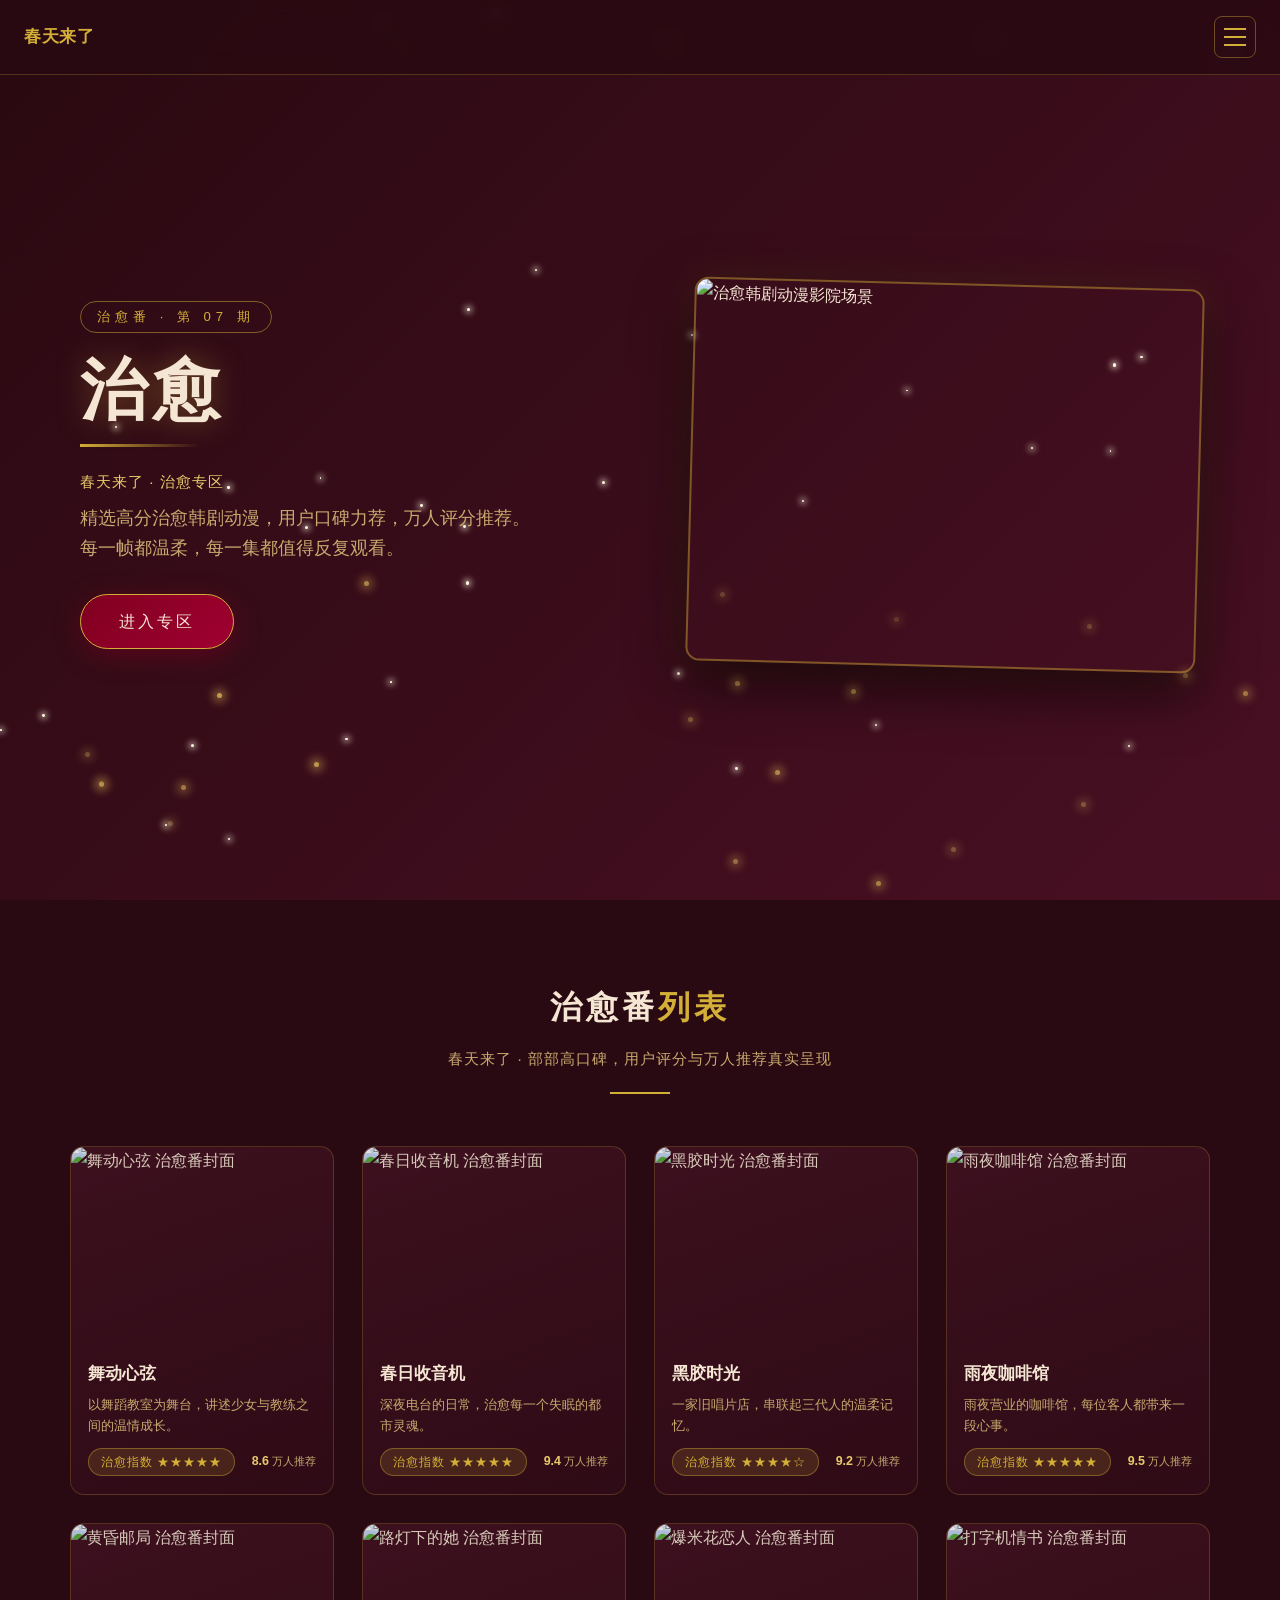
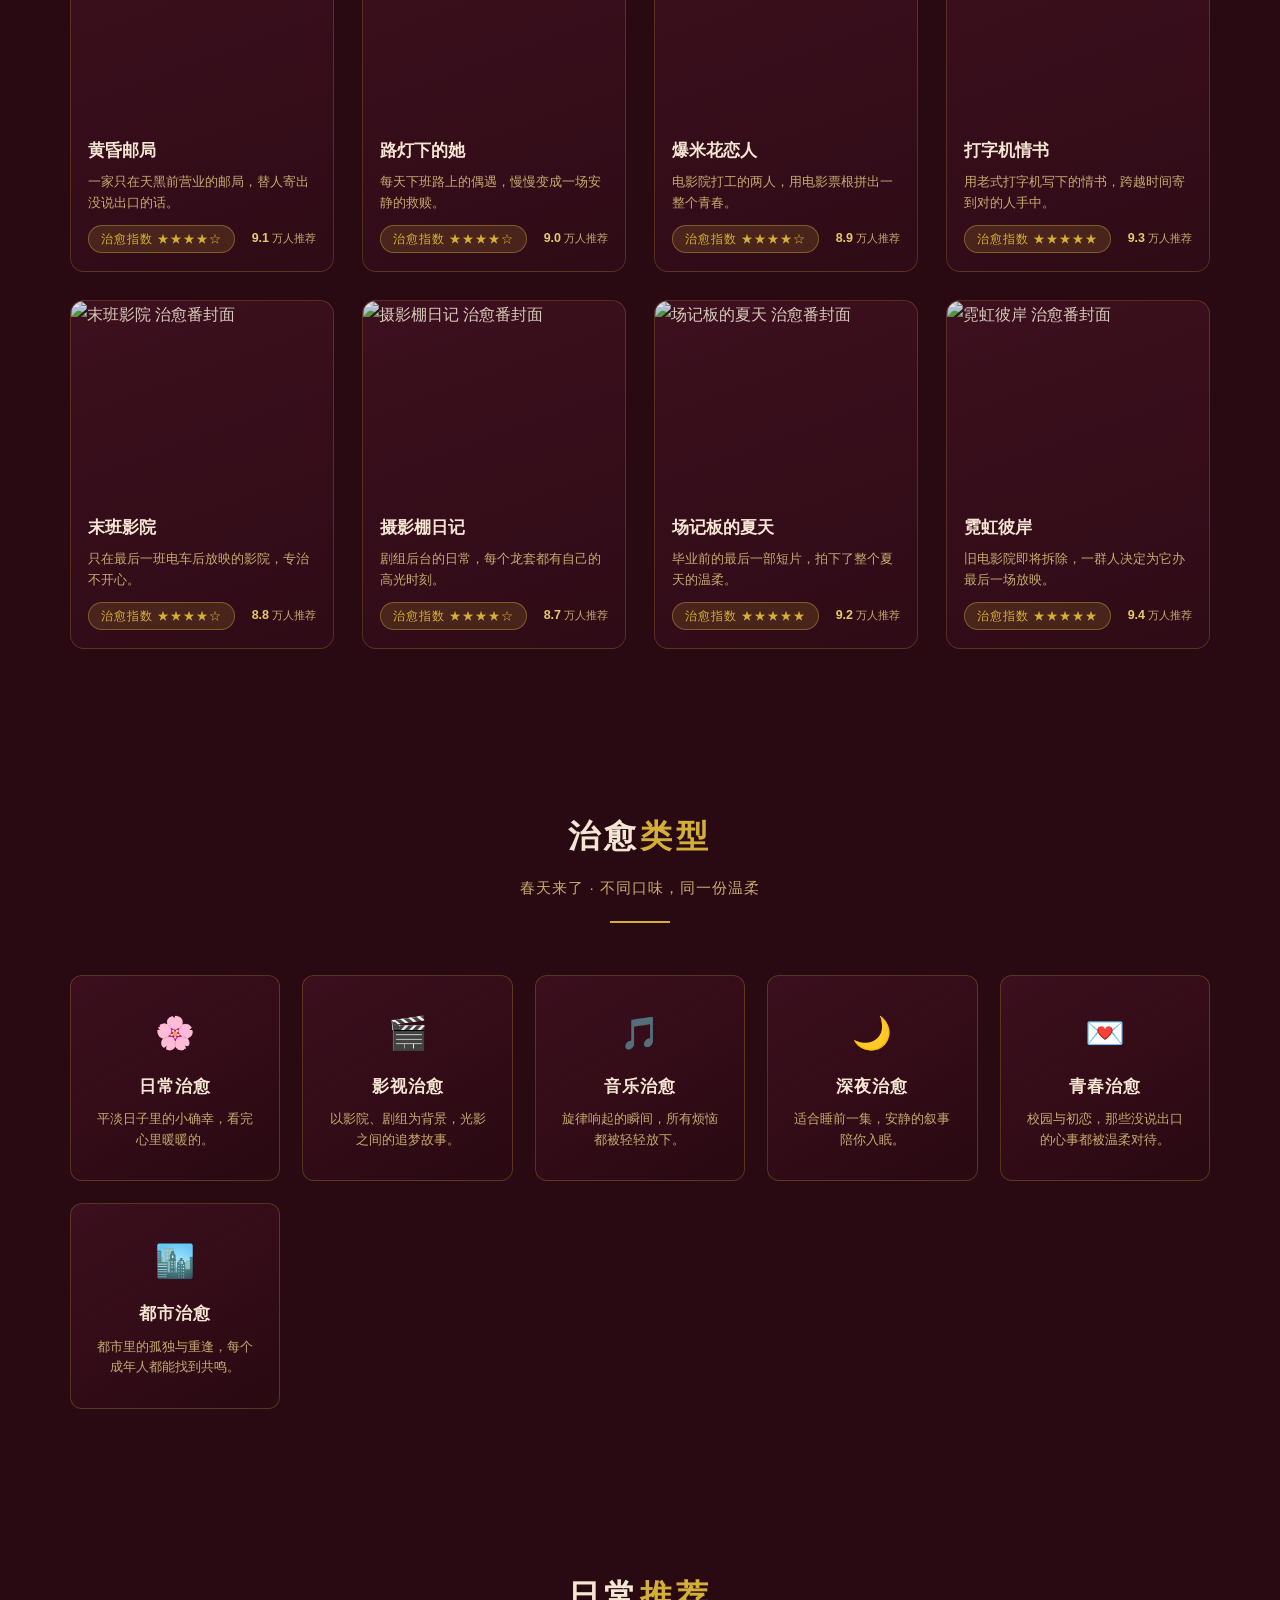
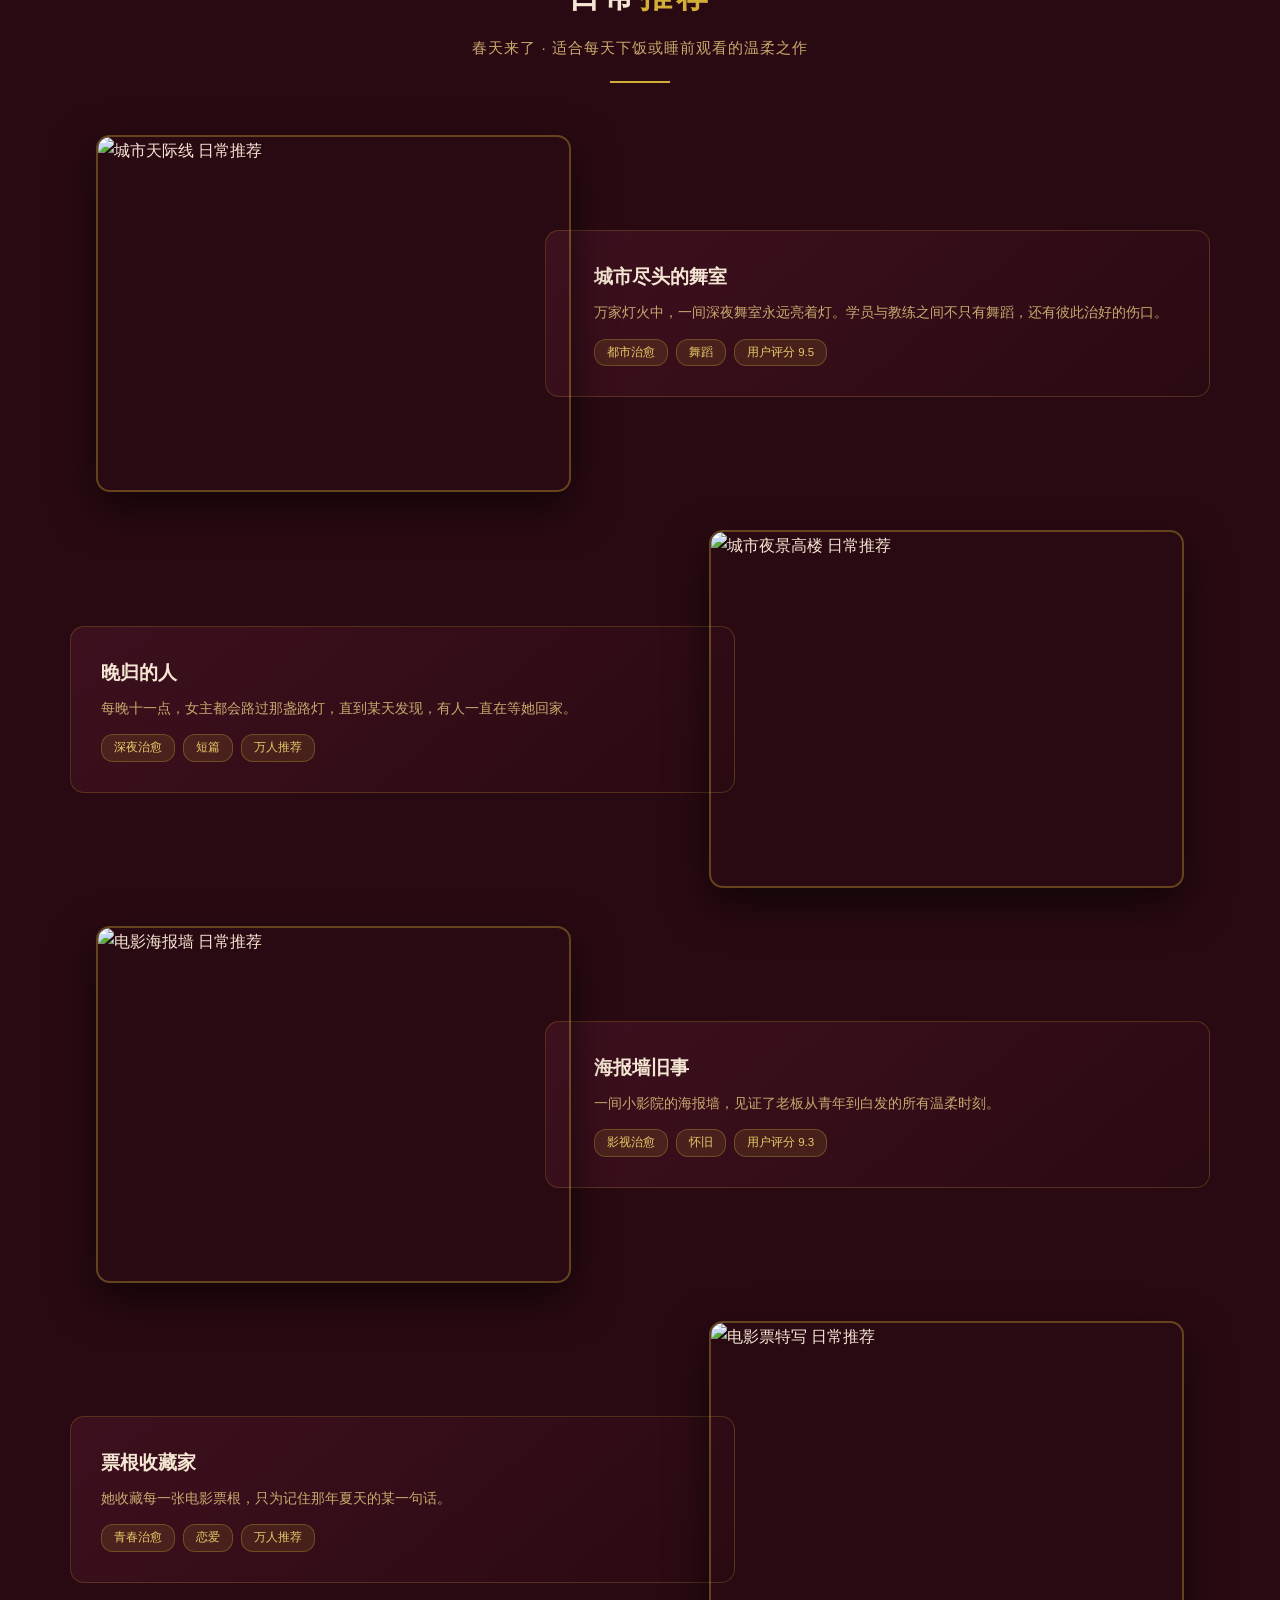
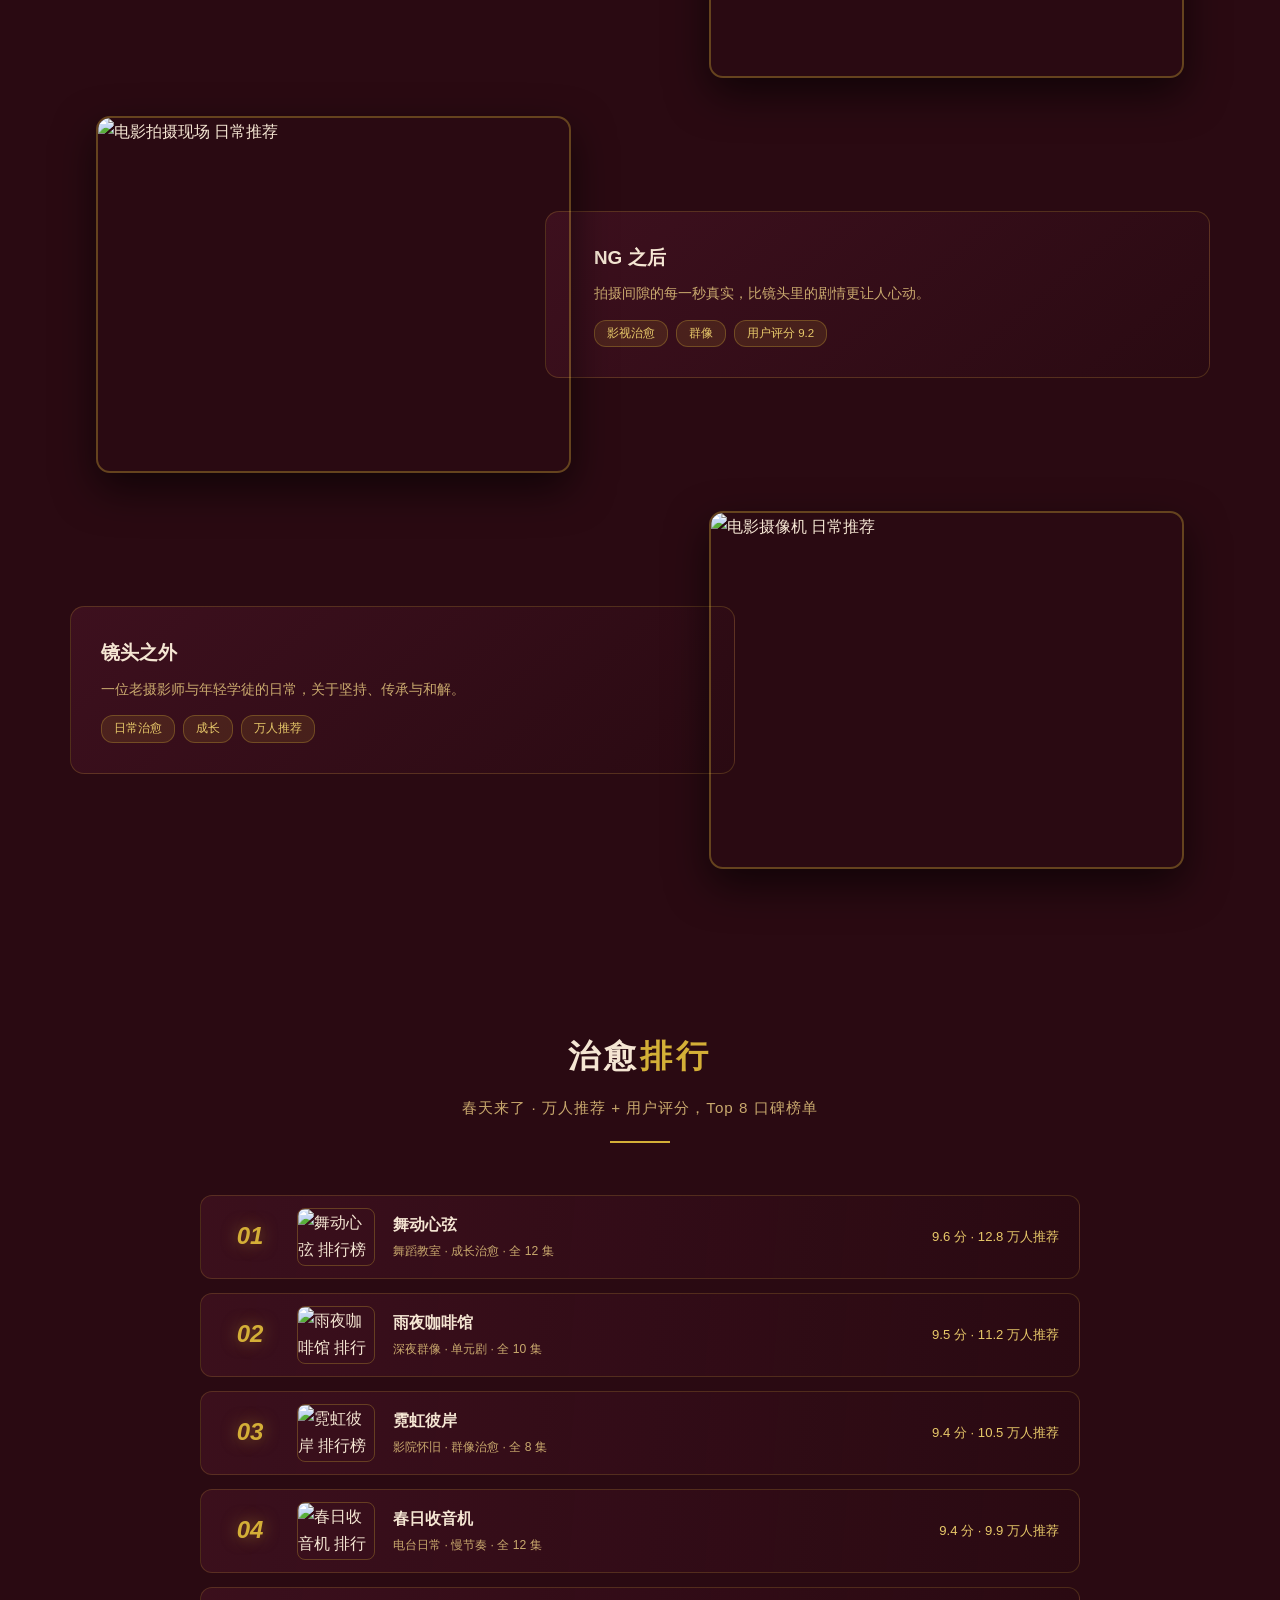
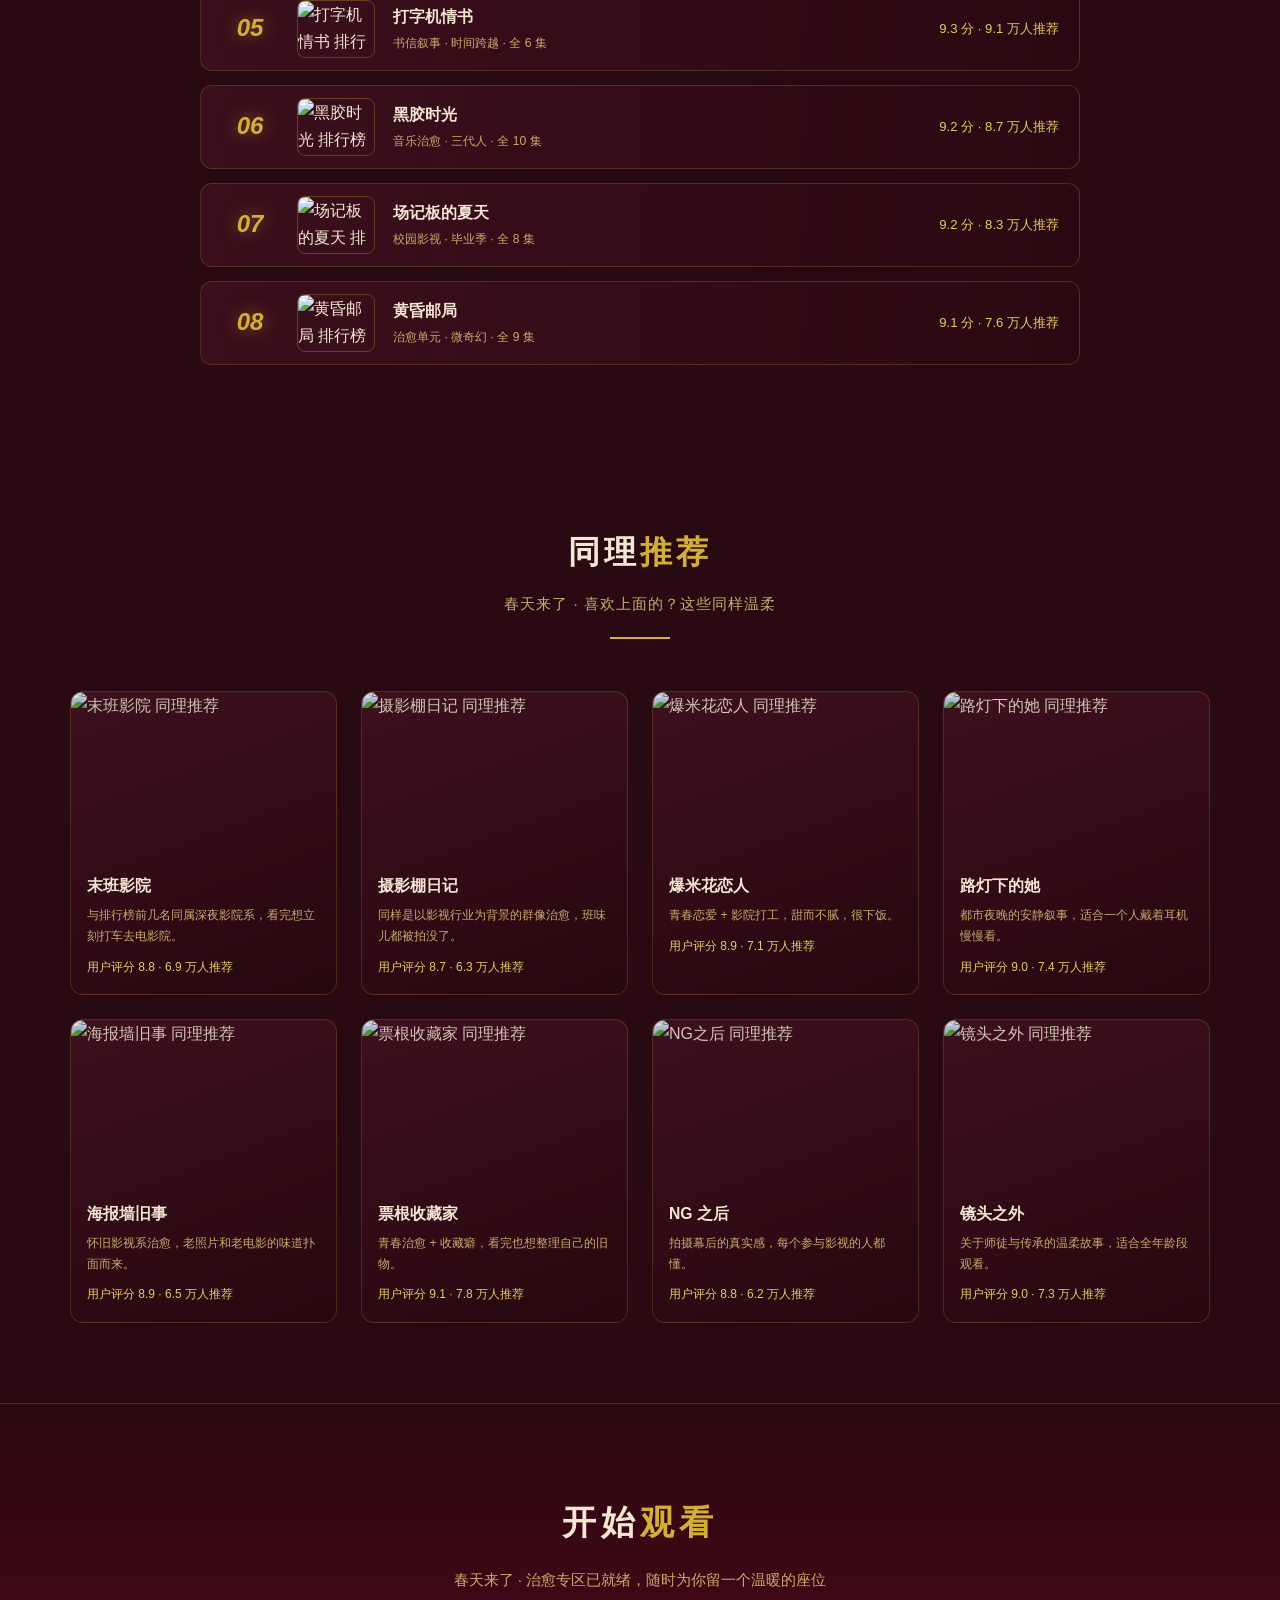
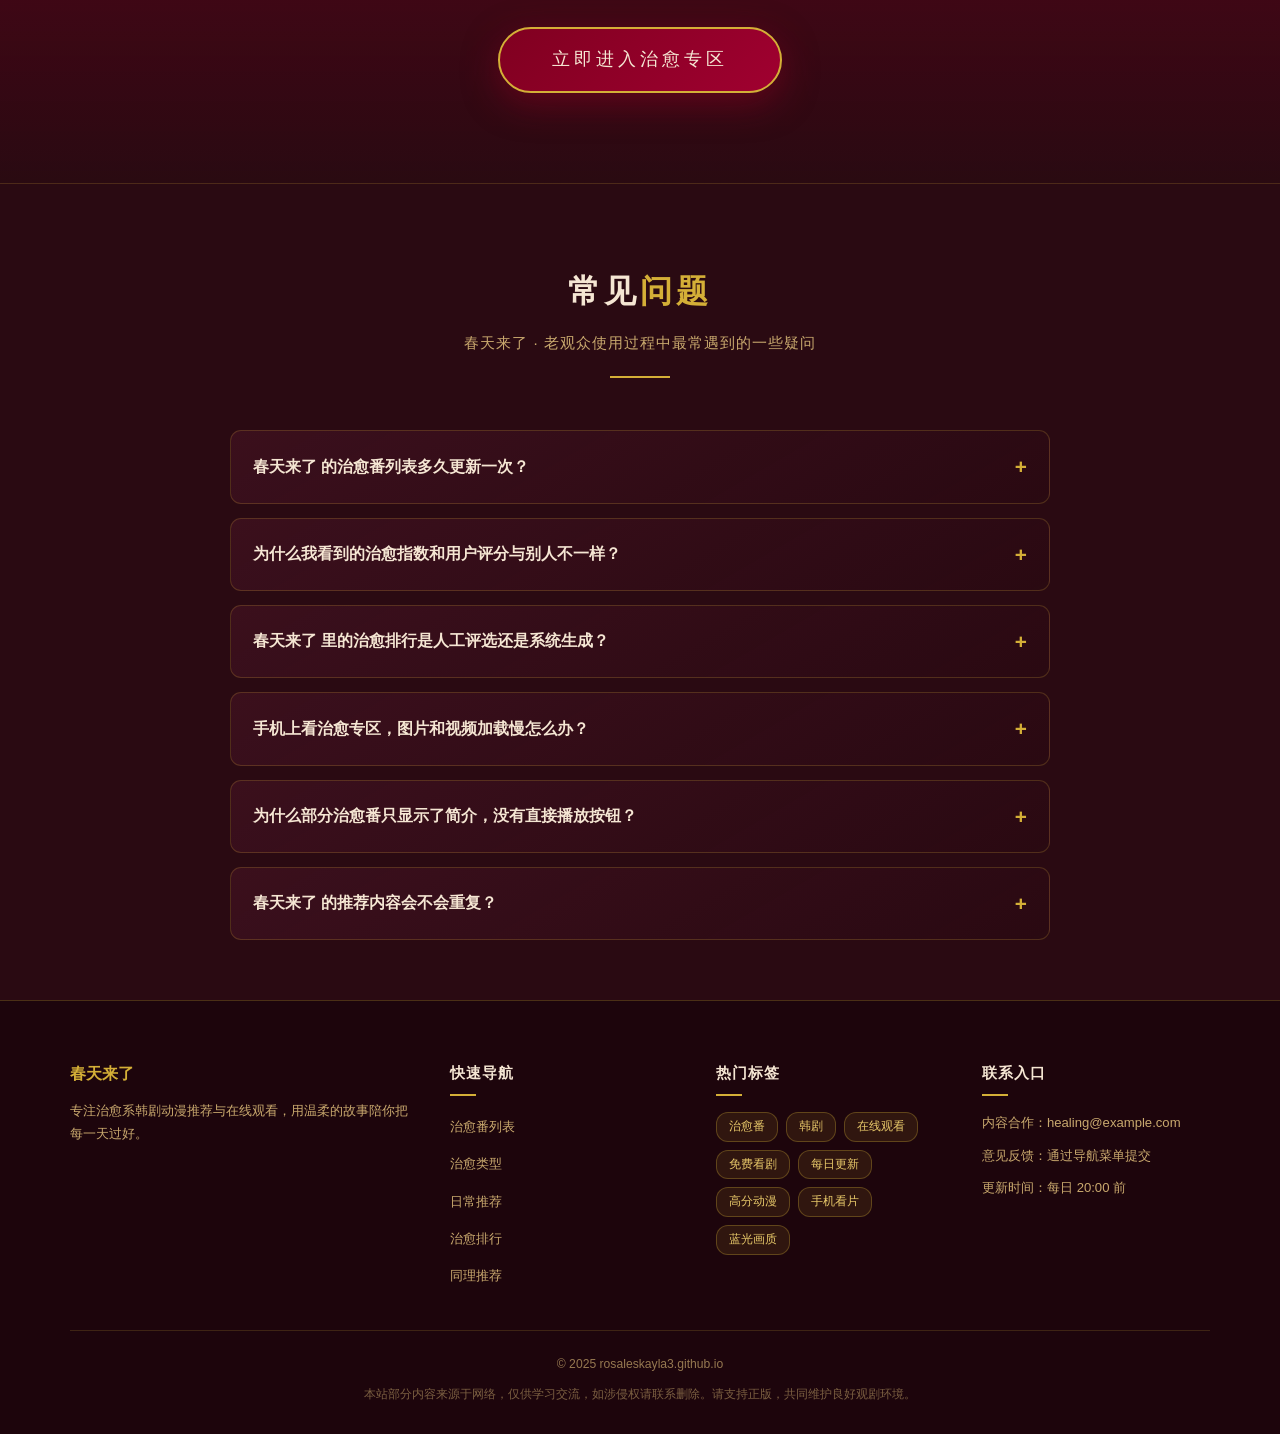
==== commit 088fb96e: "test deepseek key: 春天来了 2026-10-17 12:19:57" ====
--- a/p01/index.html
+++ b/p01/index.html
@@ -4,9 +4,9 @@
 <head>
 <meta charset="UTF-8">
 <meta name="viewport" content="width=device-width, initial-scale=1.0">
-<title>春天来了 - 在治愈番里收集季节的温柔瞬间</title>
-<meta name="description" content="春天来了，治愈番专区为你整理最适合春日观看的温暖动画。从日常系到奇幻治愈，每一部都像微风拂过心田。没有激烈冲突，只有柔软时光。无论你是老观众还是新入坑，这份片单都能让你在春天里找到属于自己的小确幸。">
-<meta name="keywords" content="春天来了，一起走进治愈番的温柔季节,治愈动画,春日片单">
+<title>春天来了 - 官网评测与下载</title>
+<meta name="description" content="春天来了面向站长与SEO团队，提供批量目录生成、关键词映射与移动端适配能力，帮助站点更快覆盖长尾需求并提升搜索曝光。">
+<meta name="keywords" content="春天来了,SEO目录站群,批量关键词布局">
 <style>
 :root {
   --zvu-primary: #800020;
@@ -826,7 +826,7 @@
 
 <!-- 导航 -->
 <nav class="nav_bar">
-  <a href="#" class="nav_logo">春天来了，一起走进治愈番的温柔季节</a>
+  <a href="#" class="nav_logo">春天来了</a>
   <button class="hamburger_btn" id="hamburgerBtn" aria-label="打开菜单">
     <span></span><span></span><span></span>
   </button>
@@ -850,12 +850,12 @@
       <div class="hero_issue">治愈番 · 第 07 期</div>
       <h1 class="hero_title">治愈</h1>
       <div class="hero_deco_line"></div>
-      <p class="hero_brand">春天来了，一起走进治愈番的温柔季节 · 治愈专区</p>
+      <p class="hero_brand">春天来了 · 治愈专区</p>
       <p class="hero_sub">精选高分治愈韩剧动漫，用户口碑力荐，万人评分推荐。每一帧都温柔，每一集都值得反复观看。</p>
       <a href="#animeList" class="hero_cta_btn">进入专区</a>
     </div>
     <div class="hero_img_box">
-      <img src="https://picsum.photos/seed/%E6%98%A5%E5%A4%A9%E6%9D%A5%E4%BA%86%EF%BC%8C%E4%B8%80%E8%B5%B7%E8%B5%B0%E8%BF%9B%E6%B2%BB%E6%84%88%E7%95%AA%E7%9A%84%E6%B8%A9%E6%9F%94%E5%AD%A3%E8%8A%82-pink-6cb05393/800/450" alt="治愈韩剧动漫影院场景">
+      <img src="https://picsum.photos/seed/%E6%98%A5%E5%A4%A9%E6%9D%A5%E4%BA%86-pink-e5b5634f/800/450" alt="治愈韩剧动漫影院场景">
     </div>
   </div>
 </section>
@@ -866,11 +866,11 @@
   <div class="container">
     <div class="section_head">
       <h2>治愈番<span>列表</span></h2>
-      <p>春天来了，一起走进治愈番的温柔季节 · 部部高口碑，用户评分与万人推荐真实呈现</p>
+      <p>春天来了 · 部部高口碑，用户评分与万人推荐真实呈现</p>
     </div>
     <div class="anime_list_grid">
       <div class="anime_card">
-        <img src="https://picsum.photos/seed/春天来了，一起走进治愈番的温柔季节/800/450" alt="舞动心弦 治愈番封面">
+        <img src="https://picsum.photos/seed/春天来了/800/450" alt="舞动心弦 治愈番封面">
         <div class="anime_card_body">
           <div class="anime_card_title">舞动心弦</div>
           <div class="anime_card_desc">以舞蹈教室为舞台，讲述少女与教练之间的温情成长。</div>
@@ -881,7 +881,7 @@
         </div>
       </div>
       <div class="anime_card">
-        <img src="https://picsum.photos/seed/春天来了，一起走进治愈番的温柔季节/800/450" alt="春日收音机 治愈番封面">
+        <img src="https://picsum.photos/seed/春天来了/800/450" alt="春日收音机 治愈番封面">
         <div class="anime_card_body">
           <div class="anime_card_title">春日收音机</div>
           <div class="anime_card_desc">深夜电台的日常，治愈每一个失眠的都市灵魂。</div>
@@ -892,7 +892,7 @@
         </div>
       </div>
       <div class="anime_card">
-        <img src="https://picsum.photos/seed/春天来了，一起走进治愈番的温柔季节/800/450" alt="黑胶时光 治愈番封面">
+        <img src="https://picsum.photos/seed/春天来了/800/450" alt="黑胶时光 治愈番封面">
         <div class="anime_card_body">
           <div class="anime_card_title">黑胶时光</div>
           <div class="anime_card_desc">一家旧唱片店，串联起三代人的温柔记忆。</div>
@@ -903,7 +903,7 @@
         </div>
       </div>
       <div class="anime_card">
-        <img src="https://picsum.photos/seed/春天来了，一起走进治愈番的温柔季节/800/450" alt="雨夜咖啡馆 治愈番封面">
+        <img src="https://picsum.photos/seed/春天来了/800/450" alt="雨夜咖啡馆 治愈番封面">
         <div class="anime_card_body">
           <div class="anime_card_title">雨夜咖啡馆</div>
           <div class="anime_card_desc">雨夜营业的咖啡馆，每位客人都带来一段心事。</div>
@@ -914,7 +914,7 @@
         </div>
       </div>
       <div class="anime_card">
-        <img src="https://picsum.photos/seed/春天来了，一起走进治愈番的温柔季节/800/450" alt="黄昏邮局 治愈番封面">
+        <img src="https://picsum.photos/seed/春天来了/800/450" alt="黄昏邮局 治愈番封面">
         <div class="anime_card_body">
           <div class="anime_card_title">黄昏邮局</div>
           <div class="anime_card_desc">一家只在天黑前营业的邮局，替人寄出没说出口的话。</div>
@@ -925,7 +925,7 @@
         </div>
       </div>
       <div class="anime_card">
-        <img src="https://picsum.photos/seed/春天来了，一起走进治愈番的温柔季节/800/450" alt="路灯下的她 治愈番封面">
+        <img src="https://picsum.photos/seed/春天来了/800/450" alt="路灯下的她 治愈番封面">
         <div class="anime_card_body">
           <div class="anime_card_title">路灯下的她</div>
           <div class="anime_card_desc">每天下班路上的偶遇，慢慢变成一场安静的救赎。</div>
@@ -936,7 +936,7 @@
         </div>
       </div>
       <div class="anime_card">
-        <img src="https://picsum.photos/seed/春天来了，一起走进治愈番的温柔季节/800/450" alt="爆米花恋人 治愈番封面">
+        <img src="https://picsum.photos/seed/春天来了/800/450" alt="爆米花恋人 治愈番封面">
         <div class="anime_card_body">
           <div class="anime_card_title">爆米花恋人</div>
           <div class="anime_card_desc">电影院打工的两人，用电影票根拼出一整个青春。</div>
@@ -947,7 +947,7 @@
         </div>
       </div>
       <div class="anime_card">
-        <img src="https://picsum.photos/seed/春天来了，一起走进治愈番的温柔季节/800/450" alt="打字机情书 治愈番封面">
+        <img src="https://picsum.photos/seed/春天来了/800/450" alt="打字机情书 治愈番封面">
         <div class="anime_card_body">
           <div class="anime_card_title">打字机情书</div>
           <div class="anime_card_desc">用老式打字机写下的情书，跨越时间寄到对的人手中。</div>
@@ -958,7 +958,7 @@
         </div>
       </div>
       <div class="anime_card">
-        <img src="https://picsum.photos/seed/春天来了，一起走进治愈番的温柔季节/800/450" alt="末班影院 治愈番封面">
+        <img src="https://picsum.photos/seed/春天来了/800/450" alt="末班影院 治愈番封面">
         <div class="anime_card_body">
           <div class="anime_card_title">末班影院</div>
           <div class="anime_card_desc">只在最后一班电车后放映的影院，专治不开心。</div>
@@ -969,7 +969,7 @@
         </div>
       </div>
       <div class="anime_card">
-        <img src="https://picsum.photos/seed/春天来了，一起走进治愈番的温柔季节/800/450" alt="摄影棚日记 治愈番封面">
+        <img src="https://picsum.photos/seed/春天来了/800/450" alt="摄影棚日记 治愈番封面">
         <div class="anime_card_body">
           <div class="anime_card_title">摄影棚日记</div>
           <div class="anime_card_desc">剧组后台的日常，每个龙套都有自己的高光时刻。</div>
@@ -980,7 +980,7 @@
         </div>
       </div>
       <div class="anime_card">
-        <img src="https://picsum.photos/seed/春天来了，一起走进治愈番的温柔季节/800/450" alt="场记板的夏天 治愈番封面">
+        <img src="https://picsum.photos/seed/春天来了/800/450" alt="场记板的夏天 治愈番封面">
         <div class="anime_card_body">
           <div class="anime_card_title">场记板的夏天</div>
           <div class="anime_card_desc">毕业前的最后一部短片，拍下了整个夏天的温柔。</div>
@@ -991,7 +991,7 @@
         </div>
       </div>
       <div class="anime_card">
-        <img src="https://picsum.photos/seed/春天来了，一起走进治愈番的温柔季节/800/450" alt="霓虹彼岸 治愈番封面">
+        <img src="https://picsum.photos/seed/春天来了/800/450" alt="霓虹彼岸 治愈番封面">
         <div class="anime_card_body">
           <div class="anime_card_title">霓虹彼岸</div>
           <div class="anime_card_desc">旧电影院即将拆除，一群人决定为它办最后一场放映。</div>
@@ -1010,7 +1010,7 @@
   <div class="container">
     <div class="section_head">
       <h2>治愈<span>类型</span></h2>
-      <p>春天来了，一起走进治愈番的温柔季节 · 不同口味，同一份温柔</p>
+      <p>春天来了 · 不同口味，同一份温柔</p>
     </div>
     <div class="type_grid">
       <div class="type_card">
@@ -1053,13 +1053,13 @@
   <div class="container">
     <div class="section_head">
       <h2>日常<span>推荐</span></h2>
-      <p>春天来了，一起走进治愈番的温柔季节 · 适合每天下饭或睡前观看的温柔之作</p>
+      <p>春天来了 · 适合每天下饭或睡前观看的温柔之作</p>
     </div>
     <div class="daily_stack_wrap">
 
       <div class="daily_stack_item">
         <div class="daily_stack_img">
-          <img src="https://picsum.photos/seed/春天来了，一起走进治愈番的温柔季节/800/450" alt="城市天际线 日常推荐">
+          <img src="https://picsum.photos/seed/春天来了/800/450" alt="城市天际线 日常推荐">
         </div>
         <div class="daily_stack_info">
           <div class="daily_stack_title">城市尽头的舞室</div>
@@ -1074,7 +1074,7 @@
 
       <div class="daily_stack_item">
         <div class="daily_stack_img">
-          <img src="https://picsum.photos/seed/春天来了，一起走进治愈番的温柔季节/800/450" alt="城市夜景高楼 日常推荐">
+          <img src="https://picsum.photos/seed/春天来了/800/450" alt="城市夜景高楼 日常推荐">
         </div>
         <div class="daily_stack_info">
           <div class="daily_stack_title">晚归的人</div>
@@ -1089,7 +1089,7 @@
 
       <div class="daily_stack_item">
         <div class="daily_stack_img">
-          <img src="https://picsum.photos/seed/春天来了，一起走进治愈番的温柔季节/800/450" alt="电影海报墙 日常推荐">
+          <img src="https://picsum.photos/seed/春天来了/800/450" alt="电影海报墙 日常推荐">
         </div>
         <div class="daily_stack_info">
           <div class="daily_stack_title">海报墙旧事</div>
@@ -1104,7 +1104,7 @@
 
       <div class="daily_stack_item">
         <div class="daily_stack_img">
-          <img src="https://picsum.photos/seed/春天来了，一起走进治愈番的温柔季节/800/450" alt="电影票特写 日常推荐">
+          <img src="https://picsum.photos/seed/春天来了/800/450" alt="电影票特写 日常推荐">
         </div>
         <div class="daily_stack_info">
           <div class="daily_stack_title">票根收藏家</div>
@@ -1119,7 +1119,7 @@
 
       <div class="daily_stack_item">
         <div class="daily_stack_img">
-          <img src="https://picsum.photos/seed/春天来了，一起走进治愈番的温柔季节/800/450" alt="电影拍摄现场 日常推荐">
+          <img src="https://picsum.photos/seed/春天来了/800/450" alt="电影拍摄现场 日常推荐">
         </div>
         <div class="daily_stack_info">
           <div class="daily_stack_title">NG 之后</div>
@@ -1134,7 +1134,7 @@
 
       <div class="daily_stack_item">
         <div class="daily_stack_img">
-          <img src="https://picsum.photos/seed/春天来了，一起走进治愈番的温柔季节/800/450" alt="电影摄像机 日常推荐">
+          <img src="https://picsum.photos/seed/春天来了/800/450" alt="电影摄像机 日常推荐">
         </div>
         <div class="daily_stack_info">
           <div class="daily_stack_title">镜头之外</div>
@@ -1157,54 +1157,54 @@
   <div class="container">
     <div class="section_head">
       <h2>治愈<span>排行</span></h2>
-      <p>春天来了，一起走进治愈番的温柔季节 · 万人推荐 + 用户评分，Top 8 口碑榜单</p>
+      <p>春天来了 · 万人推荐 + 用户评分，Top 8 口碑榜单</p>
     </div>
     <div class="rank_list">
       <div class="rank_item">
         <div class="rank_num">01</div>
-        <img src="https://picsum.photos/seed/春天来了，一起走进治愈番的温柔季节/800/450" alt="舞动心弦 排行榜封面">
+        <img src="https://picsum.photos/seed/春天来了/800/450" alt="舞动心弦 排行榜封面">
         <div class="rank_title">舞动心弦<small>舞蹈教室 · 成长治愈 · 全 12 集</small></div>
         <div class="rank_score">9.6 分 · 12.8 万人推荐</div>
       </div>
       <div class="rank_item">
         <div class="rank_num">02</div>
-        <img src="https://picsum.photos/seed/春天来了，一起走进治愈番的温柔季节/800/450" alt="雨夜咖啡馆 排行榜封面">
+        <img src="https://picsum.photos/seed/春天来了/800/450" alt="雨夜咖啡馆 排行榜封面">
         <div class="rank_title">雨夜咖啡馆<small>深夜群像 · 单元剧 · 全 10 集</small></div>
         <div class="rank_score">9.5 分 · 11.2 万人推荐</div>
       </div>
       <div class="rank_item">
         <div class="rank_num">03</div>
-        <img src="https://picsum.photos/seed/春天来了，一起走进治愈番的温柔季节/800/450" alt="霓虹彼岸 排行榜封面">
+        <img src="https://picsum.photos/seed/春天来了/800/450" alt="霓虹彼岸 排行榜封面">
         <div class="rank_title">霓虹彼岸<small>影院怀旧 · 群像治愈 · 全 8 集</small></div>
         <div class="rank_score">9.4 分 · 10.5 万人推荐</div>
       </div>
       <div class="rank_item">
         <div class="rank_num">04</div>
-        <img src="https://picsum.photos/seed/春天来了，一起走进治愈番的温柔季节/800/450" alt="春日收音机 排行榜封面">
+        <img src="https://picsum.photos/seed/春天来了/800/450" alt="春日收音机 排行榜封面">
         <div class="rank_title">春日收音机<small>电台日常 · 慢节奏 · 全 12 集</small></div>
         <div class="rank_score">9.4 分 · 9.9 万人推荐</div>
       </div>
       <div class="rank_item">
         <div class="rank_num">05</div>
-        <img src="https://picsum.photos/seed/春天来了，一起走进治愈番的温柔季节/800/450" alt="打字机情书 排行榜封面">
+        <img src="https://picsum.photos/seed/春天来了/800/450" alt="打字机情书 排行榜封面">
         <div class="rank_title">打字机情书<small>书信叙事 · 时间跨越 · 全 6 集</small></div>
         <div class="rank_score">9.3 分 · 9.1 万人推荐</div>
       </div>
       <div class="rank_item">
         <div class="rank_num">06</div>
-        <img src="https://picsum.photos/seed/春天来了，一起走进治愈番的温柔季节/800/450" alt="黑胶时光 排行榜封面">
+        <img src="https://picsum.photos/seed/春天来了/800/450" alt="黑胶时光 排行榜封面">
         <div class="rank_title">黑胶时光<small>音乐治愈 · 三代人 · 全 10 集</small></div>
         <div class="rank_score">9.2 分 · 8.7 万人推荐</div>
       </div>
       <div class="rank_item">
         <div class="rank_num">07</div>
-        <img src="https://picsum.photos/seed/春天来了，一起走进治愈番的温柔季节/800/450" alt="场记板的夏天 排行榜封面">
+        <img src="https://picsum.photos/seed/春天来了/800/450" alt="场记板的夏天 排行榜封面">
         <div class="rank_title">场记板的夏天<small>校园影视 · 毕业季 · 全 8 集</small></div>
         <div class="rank_score">9.2 分 · 8.3 万人推荐</div>
       </div>
       <div class="rank_item">
         <div class="rank_num">08</div>
-        <img src="https://picsum.photos/seed/春天来了，一起走进治愈番的温柔季节/800/450" alt="黄昏邮局 排行榜封面">
+        <img src="https://picsum.photos/seed/春天来了/800/450" alt="黄昏邮局 排行榜封面">
         <div class="rank_title">黄昏邮局<small>治愈单元 · 微奇幻 · 全 9 集</small></div>
         <div class="rank_score">9.1 分 · 7.6 万人推荐</div>
       </div>
@@ -1217,11 +1217,11 @@
   <div class="container">
     <div class="section_head">
       <h2>同理<span>推荐</span></h2>
-      <p>春天来了，一起走进治愈番的温柔季节 · 喜欢上面的？这些同样温柔</p>
+      <p>春天来了 · 喜欢上面的？这些同样温柔</p>
     </div>
     <div class="similar_grid">
       <div class="similar_card">
-        <img src="https://picsum.photos/seed/春天来了，一起走进治愈番的温柔季节/800/450" alt="末班影院 同理推荐">
+        <img src="https://picsum.photos/seed/春天来了/800/450" alt="末班影院 同理推荐">
         <div class="similar_body">
           <div class="similar_title">末班影院</div>
           <div class="similar_reason">与排行榜前几名同属深夜影院系，看完想立刻打车去电影院。</div>
@@ -1229,7 +1229,7 @@
         </div>
       </div>
       <div class="similar_card">
-        <img src="https://picsum.photos/seed/春天来了，一起走进治愈番的温柔季节/800/450" alt="摄影棚日记 同理推荐">
+        <img src="https://picsum.photos/seed/春天来了/800/450" alt="摄影棚日记 同理推荐">
         <div class="similar_body">
           <div class="similar_title">摄影棚日记</div>
           <div class="similar_reason">同样是以影视行业为背景的群像治愈，班味儿都被拍没了。</div>
@@ -1237,7 +1237,7 @@
         </div>
       </div>
       <div class="similar_card">
-        <img src="https://picsum.photos/seed/春天来了，一起走进治愈番的温柔季节/800/450" alt="爆米花恋人 同理推荐">
+        <img src="https://picsum.photos/seed/春天来了/800/450" alt="爆米花恋人 同理推荐">
         <div class="similar_body">
           <div class="similar_title">爆米花恋人</div>
           <div class="similar_reason">青春恋爱 + 影院打工，甜而不腻，很下饭。</div>
@@ -1245,7 +1245,7 @@
         </div>
       </div>
       <div class="similar_card">
-        <img src="https://picsum.photos/seed/春天来了，一起走进治愈番的温柔季节/800/450" alt="路灯下的她 同理推荐">
+        <img src="https://picsum.photos/seed/春天来了/800/450" alt="路灯下的她 同理推荐">
         <div class="similar_body">
           <div class="similar_title">路灯下的她</div>
           <div class="similar_reason">都市夜晚的安静叙事，适合一个人戴着耳机慢慢看。</div>
@@ -1253,7 +1253,7 @@
         </div>
       </div>
       <div class="similar_card">
-        <img src="https://picsum.photos/seed/春天来了，一起走进治愈番的温柔季节/800/450" alt="海报墙旧事 同理推荐">
+        <img src="https://picsum.photos/seed/春天来了/800/450" alt="海报墙旧事 同理推荐">
         <div class="similar_body">
           <div class="similar_title">海报墙旧事</div>
           <div class="similar_reason">怀旧影视系治愈，老照片和老电影的味道扑面而来。</div>
@@ -1261,7 +1261,7 @@
         </div>
       </div>
       <div class="similar_card">
-        <img src="https://picsum.photos/seed/春天来了，一起走进治愈番的温柔季节/800/450" alt="票根收藏家 同理推荐">
+        <img src="https://picsum.photos/seed/春天来了/800/450" alt="票根收藏家 同理推荐">
         <div class="similar_body">
           <div class="similar_title">票根收藏家</div>
           <div class="similar_reason">青春治愈 + 收藏癖，看完也想整理自己的旧物。</div>
@@ -1269,7 +1269,7 @@
         </div>
       </div>
       <div class="similar_card">
-        <img src="https://picsum.photos/seed/春天来了，一起走进治愈番的温柔季节/800/450" alt="NG之后 同理推荐">
+        <img src="https://picsum.photos/seed/春天来了/800/450" alt="NG之后 同理推荐">
         <div class="similar_body">
           <div class="similar_title">NG 之后</div>
           <div class="similar_reason">拍摄幕后的真实感，每个参与影视的人都懂。</div>
@@ -1277,7 +1277,7 @@
         </div>
       </div>
       <div class="similar_card">
-        <img src="https://picsum.photos/seed/春天来了，一起走进治愈番的温柔季节/800/450" alt="镜头之外 同理推荐">
+        <img src="https://picsum.photos/seed/春天来了/800/450" alt="镜头之外 同理推荐">
         <div class="similar_body">
           <div class="similar_title">镜头之外</div>
           <div class="similar_reason">关于师徒与传承的温柔故事，适合全年龄段观看。</div>
@@ -1293,7 +1293,7 @@
 <section class="cta_section" id="ctaWatch">
   <div class="container">
     <h2>开始<span>观看</span></h2>
-    <p>春天来了，一起走进治愈番的温柔季节 · 治愈专区已就绪，随时为你留一个温暖的座位</p>
+    <p>春天来了 · 治愈专区已就绪，随时为你留一个温暖的座位</p>
     <a href="#animeList" class="cta_big_btn">立即进入治愈专区</a>
   </div>
 </section>
@@ -1304,11 +1304,11 @@
   <div class="container">
     <div class="section_head">
       <h2>常见<span>问题</span></h2>
-      <p>春天来了，一起走进治愈番的温柔季节 · 老观众使用过程中最常遇到的一些疑问</p>
+      <p>春天来了 · 老观众使用过程中最常遇到的一些疑问</p>
     </div>
     <div class="faq_list">
       <details class="faq_item">
-        <summary>春天来了，一起走进治愈番的温柔季节 的治愈番列表多久更新一次？</summary>
+        <summary>春天来了 的治愈番列表多久更新一次？</summary>
         <div class="faq_answer">专区列表会跟随站内资源每周更新一次，通常在周五晚间完成刷新。如果遇到节假日或热门新番上线，会临时加更。建议收藏本页，或通过导航菜单进入对应板块查看最新列表，避免错过新番。</div>
       </details>
       <details class="faq_item">
@@ -1316,7 +1316,7 @@
         <div class="faq_answer">治愈指数是基于用户长期投票和短期情绪波动综合计算出的动态数值，评分则会随万人推荐数量的增长而微调。因此不同时间点、不同账号看到的数值可能有细微差异，属于正常现象，最终以页面展示为准。</div>
       </details>
       <details class="faq_item">
-        <summary>春天来了，一起走进治愈番的温柔季节 里的治愈排行是人工评选还是系统生成？</summary>
+        <summary>春天来了 里的治愈排行是人工评选还是系统生成？</summary>
         <div class="faq_answer">治愈排行采用系统综合算法生成，依据用户评分、万人推荐数、完播率与收藏量四项指标加权计算，不包含人工干预。榜单每周三凌晨自动刷新一次，确保排名能够真实反映最近一周的用户口碑变化。</div>
       </details>
       <details class="faq_item">
@@ -1328,7 +1328,7 @@
         <div class="faq_answer">部分作品因为版权方要求，本站仅提供剧情简介、评分与用户推荐信息，不直接提供播放入口。你可以通过作品名称在其他正版平台搜索观看，我们也鼓励大家支持正版资源，这样治愈番才会越来越多。</div>
       </details>
       <details class="faq_item">
-        <summary>春天来了，一起走进治愈番的温柔季节 的推荐内容会不会重复？</summary>
+        <summary>春天来了 的推荐内容会不会重复？</summary>
         <div class="faq_answer">日常推荐与同理推荐两个板块的选品逻辑不同：日常推荐侧重“日常可看性”，同理推荐侧重“与已看作品的相似度”。两个板块会出现少量交叉，但不会完全重复。如果你发现重复度过高，说明你最近看的口味比较集中。</div>
       </details>
     </div>
@@ -1340,7 +1340,7 @@
   <div class="container">
     <div class="footer_grid">
       <div>
-        <div class="footer_brand_name">春天来了，一起走进治愈番的温柔季节</div>
+        <div class="footer_brand_name">春天来了</div>
         <div class="footer_brand_desc">专注治愈系韩剧动漫推荐与在线观看，用温柔的故事陪你把每一天过好。</div>
       </div>
       <div>
@@ -1437,15 +1437,15 @@
   "@graph": [
     {
       "@type": "Organization",
-      "name": "春天来了，一起走进治愈番的温柔季节",
-      "description": "春天来了，治愈番专区为你整理最适合春日观看的温暖动画。从日常系到奇幻治愈，每一部都像微风拂过心田。没有激烈冲突，只有柔软时光。无论你是老观众还是新入坑，这份片单都能让你在春天里找到属于自己的小确幸。"
+      "name": "春天来了",
+      "description": "春天来了面向站长与SEO团队，提供批量目录生成、关键词映射与移动端适配能力，帮助站点更快覆盖长尾需求并提升搜索曝光。"
     },
     {
       "@type": "FAQPage",
       "mainEntity": [
         {
           "@type": "Question",
-          "name": "春天来了，一起走进治愈番的温柔季节 的治愈番列表多久更新一次？",
+          "name": "春天来了 的治愈番列表多久更新一次？",
           "acceptedAnswer": {
             "@type": "Answer",
             "text": "专区列表会跟随站内资源每周更新一次，通常在周五晚间完成刷新。如果遇到节假日或热门新番上线，会临时加更。建议收藏本页，或通过导航菜单进入对应板块查看最新列表，避免错过新番。"
@@ -1461,7 +1461,7 @@
         },
         {
           "@type": "Question",
-          "name": "春天来了，一起走进治愈番的温柔季节 里的治愈排行是人工评选还是系统生成？",
+          "name": "春天来了 里的治愈排行是人工评选还是系统生成？",
           "acceptedAnswer": {
             "@type": "Answer",
             "text": "治愈排行采用系统综合算法生成，依据用户评分、万人推荐数、完播率与收藏量四项指标加权计算，不包含人工干预。榜单每周三凌晨自动刷新一次，确保排名能够真实反映最近一周的用户口碑变化。"
@@ -1485,7 +1485,7 @@
         },
         {
           "@type": "Question",
-          "name": "春天来了，一起走进治愈番的温柔季节 的推荐内容会不会重复？",
+          "name": "春天来了 的推荐内容会不会重复？",
           "acceptedAnswer": {
             "@type": "Answer",
             "text": "日常推荐与同理推荐两个板块的选品逻辑不同：日常推荐侧重“日常可看性”，同理推荐侧重“与已看作品的相似度”。两个板块会出现少量交叉，但不会完全重复。如果你发现重复度过高，说明你最近看的口味比较集中。"
@@ -1522,7 +1522,7 @@
       function fixImg(img){
         if (img.dataset.fallbackApplied) return;
         img.dataset.fallbackApplied = '1';
-        img.src = 'https://picsum.photos/seed/春天来了，一起走进治愈番的温柔季节/800/450' + Math.floor(Math.random()*100000) + '/800/600';
+        img.src = 'https://picsum.photos/seed/春天来了/800/450' + Math.floor(Math.random()*100000) + '/800/600';
       }
       document.querySelectorAll('img').forEach(function(img){
         img.addEventListener('error', function(){ fixImg(this); });
